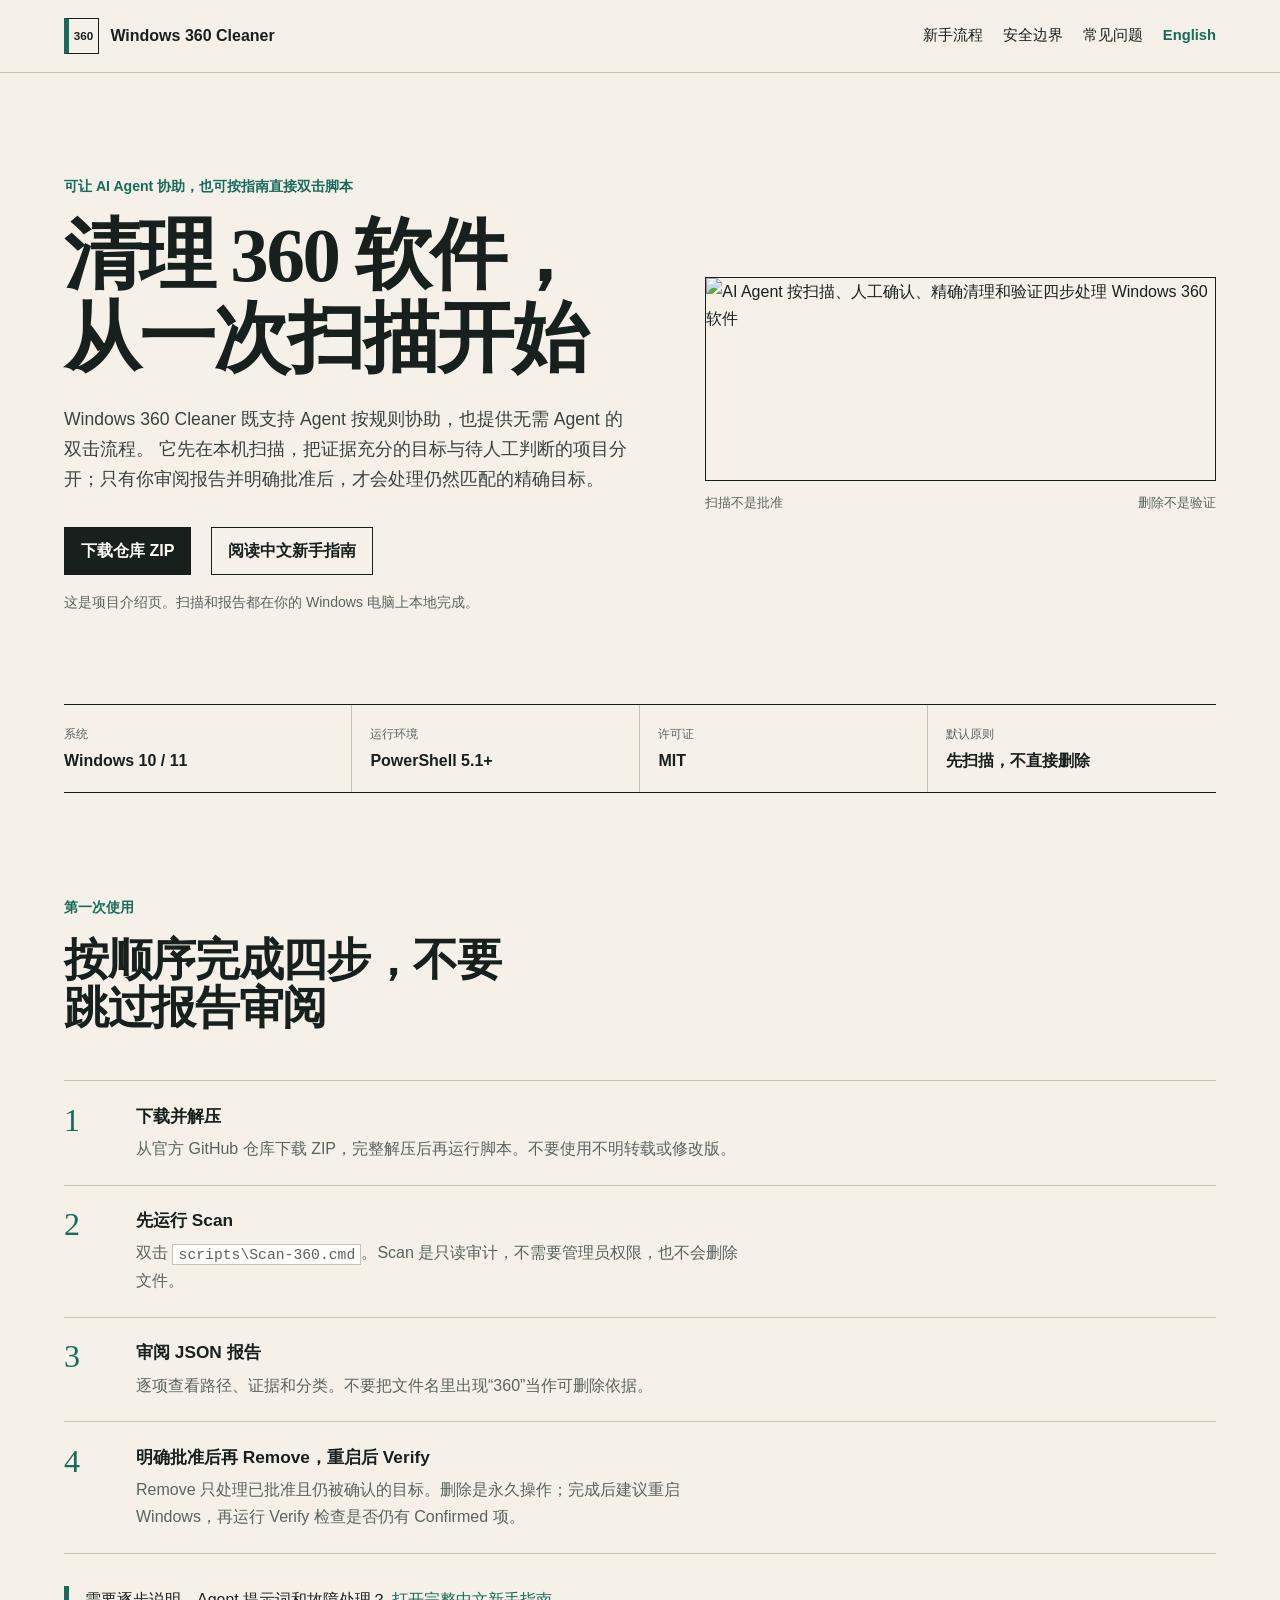
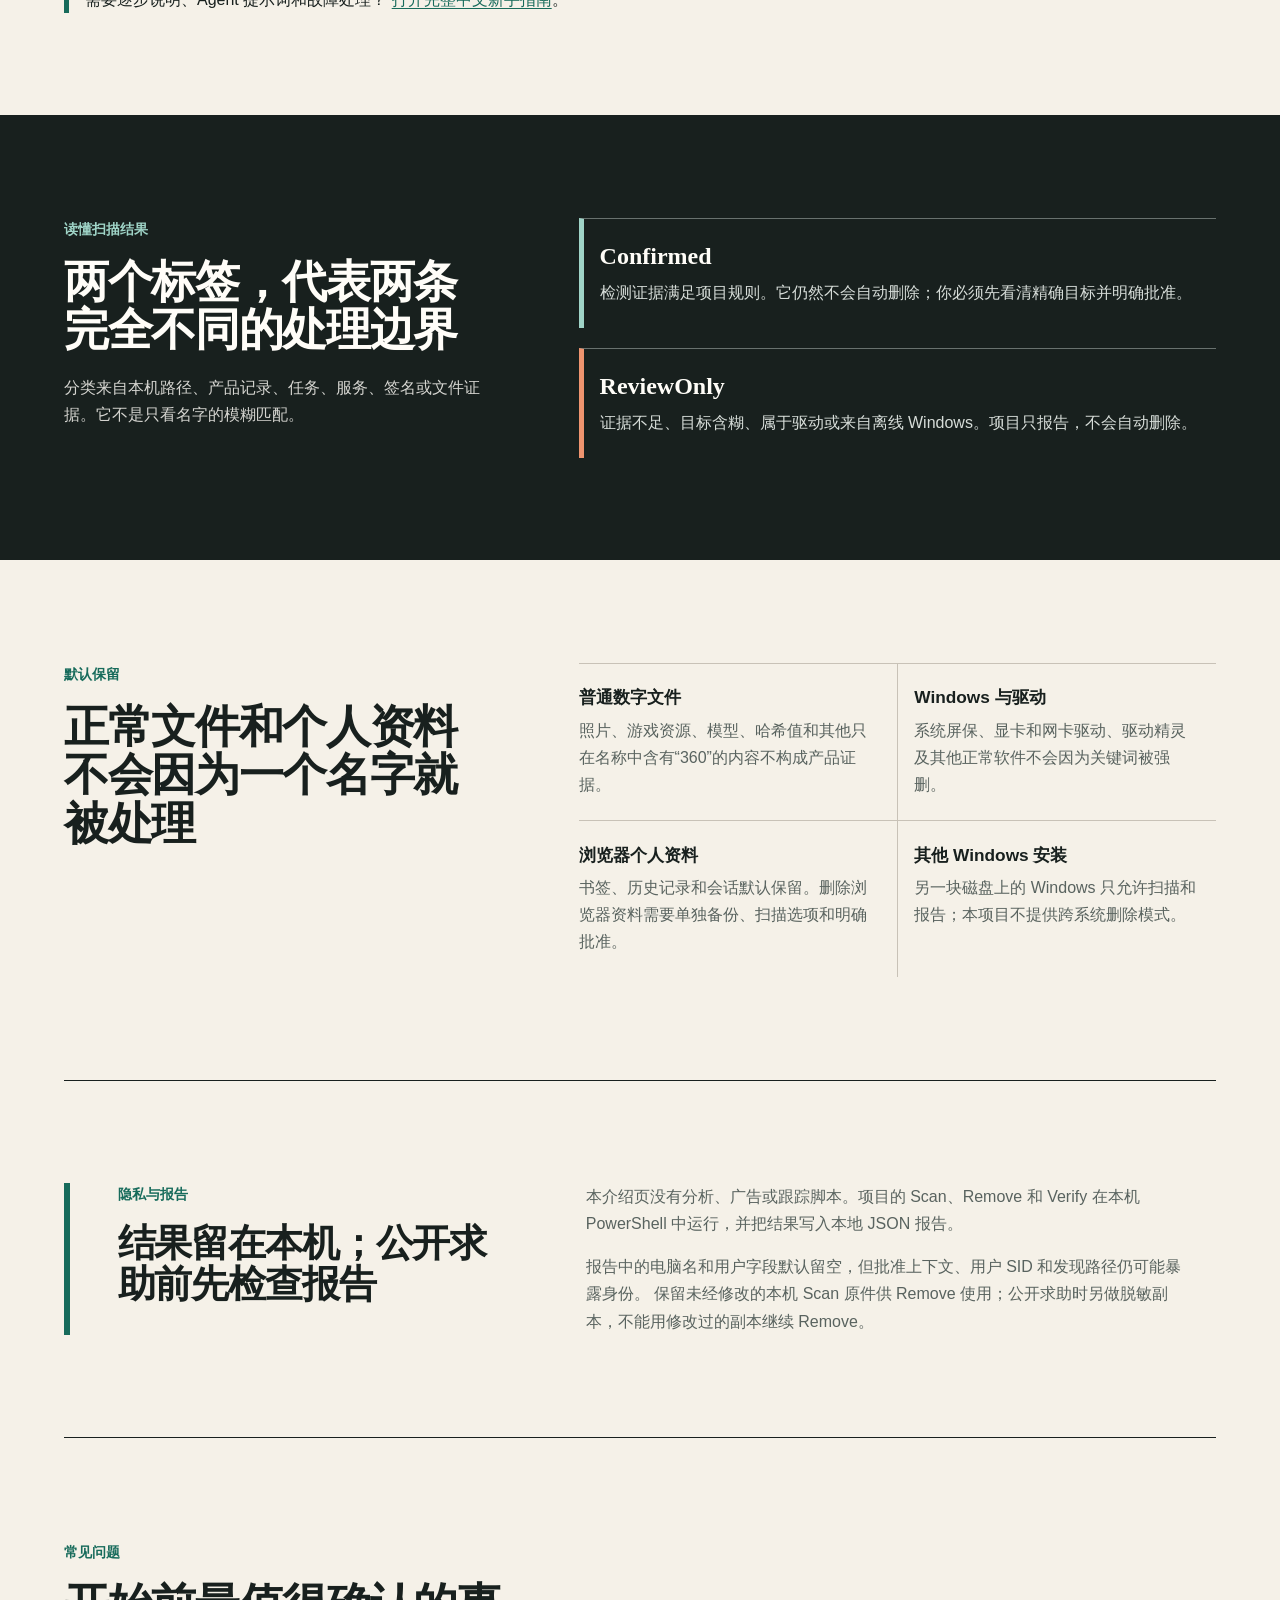
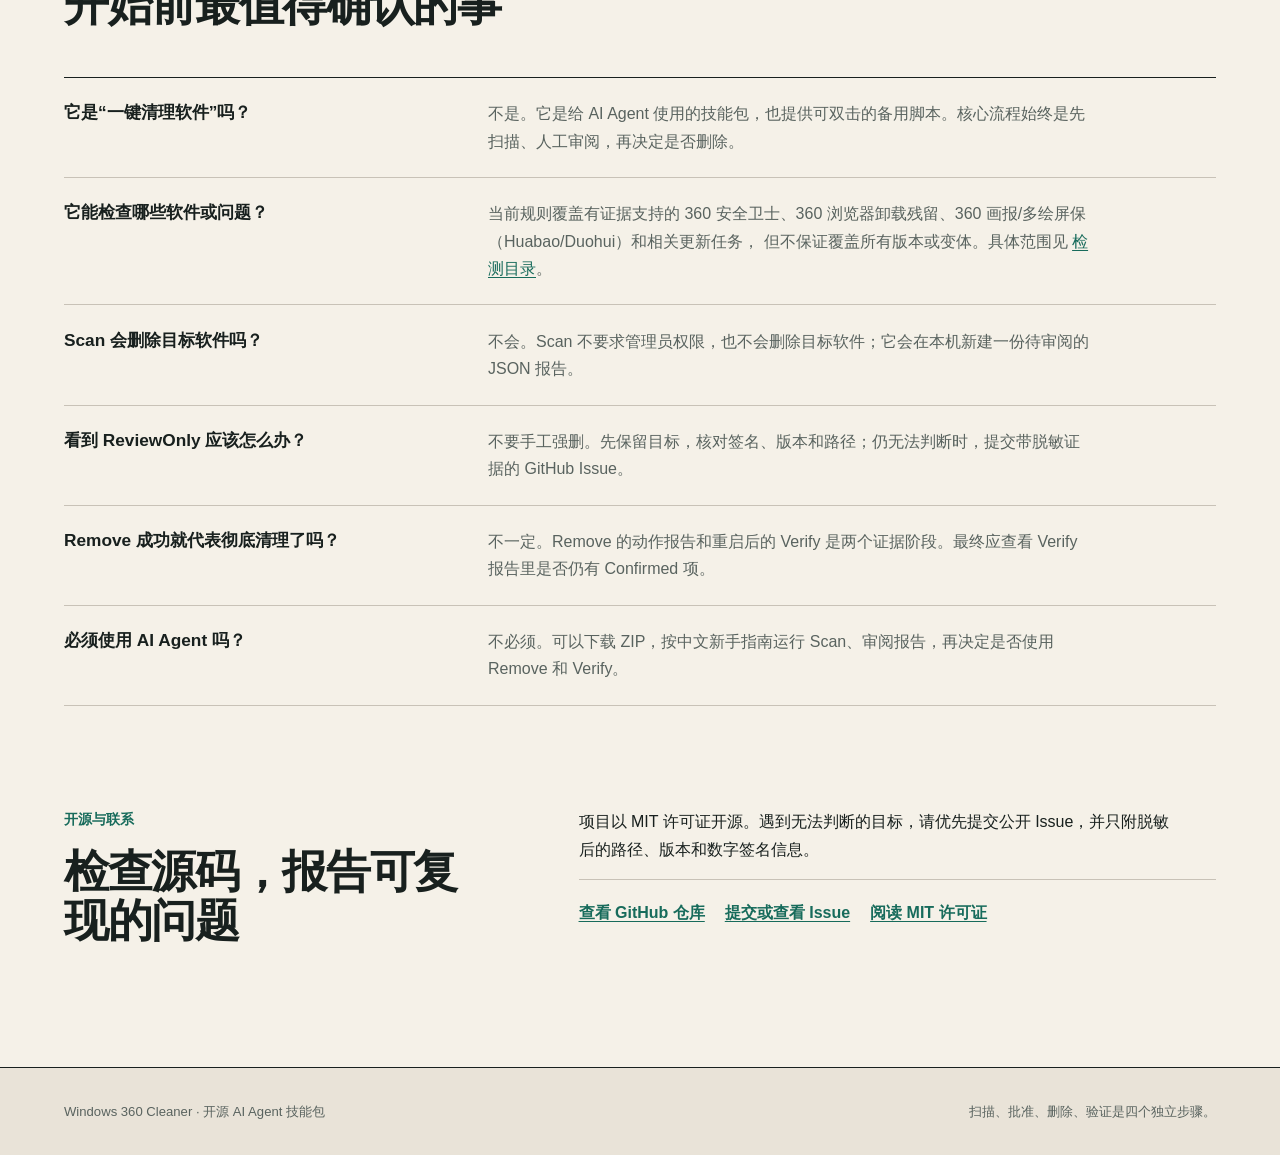
==== docs/index.html @ 48905d5a "docs: improve onboarding and search discovery" ====
<!doctype html>
<html lang="zh-Hans">
<head>
  <meta charset="utf-8">
  <meta name="viewport" content="width=device-width, initial-scale=1">
  <meta name="color-scheme" content="light">
  <title>Windows 360 Cleaner：先扫描、再确认的清理技能</title>
  <meta name="description" content="面向 Windows 10/11 的开源 AI Agent 技能包：只读扫描 360/Qihoo 组件，区分 Confirmed 与 ReviewOnly，经人工确认后精确删除，并用 JSON 报告和 Verify 复核。">

  <link rel="canonical" href="https://longxl6.github.io/windows-360-cleaner/">
  <link rel="alternate" hreflang="zh-Hans" href="https://longxl6.github.io/windows-360-cleaner/">
  <link rel="alternate" hreflang="en" href="https://longxl6.github.io/windows-360-cleaner/en/">
  <link rel="alternate" hreflang="x-default" href="https://longxl6.github.io/windows-360-cleaner/">
  <link rel="stylesheet" href="./styles.css">

  <meta property="og:type" content="website">
  <meta property="og:site_name" content="Windows 360 Cleaner">
  <meta property="og:locale" content="zh_CN">
  <meta property="og:title" content="Windows 360 Cleaner：先扫描、再确认的清理技能">
  <meta property="og:description" content="先只读扫描，再由你确认精确目标；保留证据不足的项目，并用 JSON 报告和 Verify 复核结果。">
  <meta property="og:url" content="https://longxl6.github.io/windows-360-cleaner/">
  <meta property="og:image" content="https://raw.githubusercontent.com/LongXL6/windows-360-cleaner/main/assets/readme/windows-360-cleaner-hero.jpg">
  <meta property="og:image:width" content="1600">
  <meta property="og:image:height" content="640">
  <meta property="og:image:alt" content="Windows 360 Cleaner 从扫描、人工确认到验证的安全流程">

  <meta name="twitter:card" content="summary_large_image">
  <meta name="twitter:title" content="Windows 360 Cleaner：先扫描、再确认的清理技能">
  <meta name="twitter:description" content="开源的 Windows 360/Qihoo 清理技能包：只读扫描、人工确认、精确处理、报告复核。">
  <meta name="twitter:image" content="https://raw.githubusercontent.com/LongXL6/windows-360-cleaner/main/assets/readme/windows-360-cleaner-hero.jpg">
  <meta name="twitter:image:alt" content="Windows 360 Cleaner 从扫描、人工确认到验证的安全流程">

  <script type="application/ld+json">
  {
    "@context": "https://schema.org",
    "@type": "SoftwareSourceCode",
    "@id": "https://longxl6.github.io/windows-360-cleaner/#software",
    "name": "Windows 360 Cleaner Skill",
    "description": "面向 AI Agent 的开源 Windows 360/Qihoo 软件审计与精确清理技能包。",
    "url": "https://longxl6.github.io/windows-360-cleaner/",
    "image": "https://raw.githubusercontent.com/LongXL6/windows-360-cleaner/main/assets/readme/windows-360-cleaner-hero.jpg",
    "codeRepository": "https://github.com/LongXL6/windows-360-cleaner",
    "programmingLanguage": "PowerShell",
    "license": "https://github.com/LongXL6/windows-360-cleaner/blob/main/LICENSE",
    "inLanguage": "zh-Hans",
    "isAccessibleForFree": true
  }
  </script>
</head>
<body>
  <a class="skip-link" href="#main-content">跳到主要内容</a>

  <header class="site-header">
    <div class="shell header-inner">
      <a class="brand" href="./" aria-label="Windows 360 Cleaner 中文首页">
        <span class="brand-mark" aria-hidden="true">360</span>
        <span>Windows 360 Cleaner</span>
      </a>
      <nav class="site-nav" aria-label="主要导航">
        <a href="#first-run">新手流程</a>
        <a href="#safety">安全边界</a>
        <a href="#faq">常见问题</a>
        <a class="language-link" href="./en/" lang="en" hreflang="en">English</a>
      </nav>
    </div>
  </header>

  <main id="main-content">
    <section class="hero shell" aria-labelledby="page-title">
      <div class="hero-copy">
        <p class="context-line">可让 AI Agent 协助，也可按指南直接双击脚本</p>
        <h1 id="page-title">清理 360 软件，从一次扫描开始</h1>
        <p class="hero-lede">
          Windows 360 Cleaner 既支持 Agent 按规则协助，也提供无需 Agent 的双击流程。
          它先在本机扫描，把证据充分的目标与待人工判断的项目分开；只有你审阅报告并明确批准后，才会处理仍然匹配的精确目标。
        </p>
        <div class="hero-actions" aria-label="开始使用">
          <a class="button button-primary" href="https://github.com/LongXL6/windows-360-cleaner/archive/refs/heads/main.zip">下载仓库 ZIP</a>
          <a class="button button-secondary" href="https://github.com/LongXL6/windows-360-cleaner/blob/main/references/getting-started.md">阅读中文新手指南</a>
        </div>
        <p class="local-note">这是项目介绍页。扫描和报告都在你的 Windows 电脑上本地完成。</p>
      </div>

      <figure class="hero-figure">
        <img
          src="https://raw.githubusercontent.com/LongXL6/windows-360-cleaner/main/assets/readme/windows-360-cleaner-hero.jpg"
          width="1600"
          height="640"
          alt="AI Agent 按扫描、人工确认、精确清理和验证四步处理 Windows 360 软件"
        >
        <figcaption>
          <span>扫描不是批准</span>
          <span>删除不是验证</span>
        </figcaption>
      </figure>
    </section>

    <dl class="fact-strip shell" aria-label="项目基本信息">
      <div>
        <dt>系统</dt>
        <dd>Windows 10 / 11</dd>
      </div>
      <div>
        <dt>运行环境</dt>
        <dd>PowerShell 5.1+</dd>
      </div>
      <div>
        <dt>许可证</dt>
        <dd>MIT</dd>
      </div>
      <div>
        <dt>默认原则</dt>
        <dd>先扫描，不直接删除</dd>
      </div>
    </dl>

    <section class="section shell" id="first-run" aria-labelledby="first-run-title">
      <div class="section-heading">
        <p>第一次使用</p>
        <h2 id="first-run-title">按顺序完成四步，不要跳过报告审阅</h2>
      </div>

      <ol class="step-list">
        <li>
          <span class="step-number" aria-hidden="true">1</span>
          <div>
            <h3>下载并解压</h3>
            <p>从官方 GitHub 仓库下载 ZIP，完整解压后再运行脚本。不要使用不明转载或修改版。</p>
          </div>
        </li>
        <li>
          <span class="step-number" aria-hidden="true">2</span>
          <div>
            <h3>先运行 Scan</h3>
            <p>双击 <code>scripts\Scan-360.cmd</code>。Scan 是只读审计，不需要管理员权限，也不会删除文件。</p>
          </div>
        </li>
        <li>
          <span class="step-number" aria-hidden="true">3</span>
          <div>
            <h3>审阅 JSON 报告</h3>
            <p>逐项查看路径、证据和分类。不要把文件名里出现“360”当作可删除依据。</p>
          </div>
        </li>
        <li>
          <span class="step-number" aria-hidden="true">4</span>
          <div>
            <h3>明确批准后再 Remove，重启后 Verify</h3>
            <p>Remove 只处理已批准且仍被确认的目标。删除是永久操作；完成后建议重启 Windows，再运行 Verify 检查是否仍有 Confirmed 项。</p>
          </div>
        </li>
      </ol>

      <p class="guide-callout">
        需要逐步说明、Agent 提示词和故障处理？
        <a href="https://github.com/LongXL6/windows-360-cleaner/blob/main/references/getting-started.md">打开完整中文新手指南</a>。
      </p>
    </section>

    <section class="section section-ink" id="safety" aria-labelledby="safety-title">
      <div class="shell ink-grid">
        <div class="section-heading section-heading-light">
          <p>读懂扫描结果</p>
          <h2 id="safety-title">两个标签，代表两条完全不同的处理边界</h2>
          <p class="section-intro">分类来自本机路径、产品记录、任务、服务、签名或文件证据。它不是只看名字的模糊匹配。</p>
        </div>

        <dl class="signal-list">
          <div class="signal signal-confirmed">
            <dt>Confirmed</dt>
            <dd>检测证据满足项目规则。它仍然不会自动删除；你必须先看清精确目标并明确批准。</dd>
          </div>
          <div class="signal signal-review">
            <dt>ReviewOnly</dt>
            <dd>证据不足、目标含糊、属于驱动或来自离线 Windows。项目只报告，不会自动删除。</dd>
          </div>
        </dl>
      </div>
    </section>

    <section class="section shell preserve-section" aria-labelledby="preserve-title">
      <div class="section-heading">
        <p>默认保留</p>
        <h2 id="preserve-title">正常文件和个人资料不会因为一个名字就被处理</h2>
      </div>
      <div class="preserve-grid">
        <div>
          <h3>普通数字文件</h3>
          <p>照片、游戏资源、模型、哈希值和其他只在名称中含有“360”的内容不构成产品证据。</p>
        </div>
        <div>
          <h3>Windows 与驱动</h3>
          <p>系统屏保、显卡和网卡驱动、驱动精灵及其他正常软件不会因为关键词被强删。</p>
        </div>
        <div>
          <h3>浏览器个人资料</h3>
          <p>书签、历史记录和会话默认保留。删除浏览器资料需要单独备份、扫描选项和明确批准。</p>
        </div>
        <div>
          <h3>其他 Windows 安装</h3>
          <p>另一块磁盘上的 Windows 只允许扫描和报告；本项目不提供跨系统删除模式。</p>
        </div>
      </div>
    </section>

    <section class="section shell privacy-section" aria-labelledby="privacy-title">
      <div class="privacy-rule" aria-hidden="true"></div>
      <div>
        <p class="section-label">隐私与报告</p>
        <h2 id="privacy-title">结果留在本机；公开求助前先检查报告</h2>
      </div>
      <div class="privacy-copy">
        <p>本介绍页没有分析、广告或跟踪脚本。项目的 Scan、Remove 和 Verify 在本机 PowerShell 中运行，并把结果写入本地 JSON 报告。</p>
        <p>
          报告中的电脑名和用户字段默认留空，但批准上下文、用户 SID 和发现路径仍可能暴露身份。
          保留未经修改的本机 Scan 原件供 Remove 使用；公开求助时另做脱敏副本，不能用修改过的副本继续 Remove。
        </p>
      </div>
    </section>

    <section class="section shell" id="faq" aria-labelledby="faq-title">
      <div class="section-heading">
        <p>常见问题</p>
        <h2 id="faq-title">开始前最值得确认的事</h2>
      </div>
      <div class="faq-list">
        <article>
          <h3>它是“一键清理软件”吗？</h3>
          <p>不是。它是给 AI Agent 使用的技能包，也提供可双击的备用脚本。核心流程始终是先扫描、人工审阅，再决定是否删除。</p>
        </article>
        <article>
          <h3>它能检查哪些软件或问题？</h3>
          <p>
            当前规则覆盖有证据支持的 360 安全卫士、360 浏览器卸载残留、360 画报/多绘屏保（Huabao/Duohui）和相关更新任务，
            但不保证覆盖所有版本或变体。具体范围见 <a href="https://github.com/LongXL6/windows-360-cleaner/blob/main/references/detection-catalog.md">检测目录</a>。
          </p>
        </article>
        <article>
          <h3>Scan 会删除目标软件吗？</h3>
          <p>不会。Scan 不要求管理员权限，也不会删除目标软件；它会在本机新建一份待审阅的 JSON 报告。</p>
        </article>
        <article>
          <h3>看到 ReviewOnly 应该怎么办？</h3>
          <p>不要手工强删。先保留目标，核对签名、版本和路径；仍无法判断时，提交带脱敏证据的 GitHub Issue。</p>
        </article>
        <article>
          <h3>Remove 成功就代表彻底清理了吗？</h3>
          <p>不一定。Remove 的动作报告和重启后的 Verify 是两个证据阶段。最终应查看 Verify 报告里是否仍有 Confirmed 项。</p>
        </article>
        <article>
          <h3>必须使用 AI Agent 吗？</h3>
          <p>不必须。可以下载 ZIP，按中文新手指南运行 Scan、审阅报告，再决定是否使用 Remove 和 Verify。</p>
        </article>
      </div>
    </section>

    <section class="section shell open-source" aria-labelledby="open-source-title">
      <div>
        <p class="section-label">开源与联系</p>
        <h2 id="open-source-title">检查源码，报告可复现的问题</h2>
      </div>
      <div class="open-source-copy">
        <p>项目以 MIT 许可证开源。遇到无法判断的目标，请优先提交公开 Issue，并只附脱敏后的路径、版本和数字签名信息。</p>
        <div class="text-links">
          <a href="https://github.com/LongXL6/windows-360-cleaner">查看 GitHub 仓库</a>
          <a href="https://github.com/LongXL6/windows-360-cleaner/issues">提交或查看 Issue</a>
          <a href="https://github.com/LongXL6/windows-360-cleaner/blob/main/LICENSE">阅读 MIT 许可证</a>
        </div>
      </div>
    </section>
  </main>

  <footer class="site-footer">
    <div class="shell footer-inner">
      <p>Windows 360 Cleaner · 开源 AI Agent 技能包</p>
      <p>扫描、批准、删除、验证是四个独立步骤。</p>
    </div>
  </footer>
</body>
</html>
---- docs/styles.css ----
:root {
  --paper: #f5f1e8;
  --paper-deep: #e9e3d8;
  --ink: #18201e;
  --muted: #59635f;
  --rule: #c8c2b7;
  --safe: #176b5b;
  --warn: #a44a2a;
  --white: #fffdf8;
  --sans: "Segoe UI", "PingFang SC", "Microsoft YaHei", Arial, sans-serif;
  --serif: Georgia, "Songti SC", STSong, serif;
}

*, *::before, *::after { box-sizing: border-box; }
html { scroll-behavior: smooth; }

body {
  margin: 0;
  background: var(--paper);
  color: var(--ink);
  font-family: var(--sans);
  line-height: 1.7;
}

img { display: block; max-width: 100%; height: auto; }
a { color: var(--safe); text-decoration-thickness: 0.08em; text-underline-offset: 0.2em; }
a:hover { text-decoration-thickness: 0.14em; }
a:focus-visible { outline: 3px solid var(--warn); outline-offset: 4px; }

code {
  padding: 0.12em 0.35em;
  border: 1px solid var(--rule);
  background: var(--white);
  font-family: Consolas, "Cascadia Mono", monospace;
  font-size: 0.92em;
  overflow-wrap: anywhere;
  word-break: break-word;
}

.shell { width: min(100% - 2.5rem, 72rem); margin-inline: auto; }

.skip-link {
  position: fixed;
  z-index: 10;
  top: 0.75rem;
  left: 0.75rem;
  padding: 0.6rem 0.9rem;
  background: var(--ink);
  color: var(--white);
  transform: translateY(-160%);
}

.skip-link:focus { transform: translateY(0); }
.site-header { border-bottom: 1px solid var(--rule); }

.header-inner {
  min-height: 4.5rem;
  display: flex;
  align-items: center;
  justify-content: space-between;
  gap: 1.5rem;
}

.brand {
  display: inline-flex;
  align-items: center;
  gap: 0.7rem;
  color: var(--ink);
  font-weight: 700;
  text-decoration: none;
}

.brand-mark {
  display: grid;
  width: 2.2rem;
  height: 2.2rem;
  place-items: center;
  border: 1px solid var(--ink);
  border-left: 0.35rem solid var(--safe);
  font-size: 0.73rem;
}

.site-nav {
  display: flex;
  align-items: center;
  flex-wrap: wrap;
  gap: 0.7rem 1.25rem;
  font-size: 0.92rem;
}

.site-nav a { color: var(--ink); text-decoration: none; }
.site-nav a:hover, .site-nav .language-link { color: var(--safe); }
.language-link { font-weight: 700; }

h1, h2 {
  margin-top: 0;
  font-family: var(--serif);
  letter-spacing: -0.03em;
  line-height: 1.08;
}

h1 { max-width: 14ch; margin-bottom: 1.5rem; font-size: clamp(2.65rem, 6vw, 5rem); }
h2 { max-width: 20ch; margin-bottom: 1.2rem; font-size: clamp(2rem, 3.5vw, 3rem); }
h3 { margin: 0 0 0.45rem; font-size: 1.08rem; line-height: 1.4; }
p { max-width: 68ch; overflow-wrap: break-word; }

.context-line, .section-heading > p:first-child, .section-label {
  margin: 0 0 1rem;
  color: var(--safe);
  font-size: 0.88rem;
  font-weight: 700;
}

.hero {
  display: grid;
  grid-template-columns: 1.05fr 0.95fr;
  gap: clamp(2rem, 6vw, 5rem);
  align-items: center;
  padding-block: clamp(4rem, 8vw, 7rem) clamp(3.5rem, 7vw, 6rem);
}

.hero-lede { margin: 0; color: #39433f; font-size: 1.1rem; }
.hero-actions, .text-links { display: flex; flex-wrap: wrap; gap: 0.75rem 1.25rem; }
.hero-actions { margin-top: 2rem; }

.button {
  display: inline-flex;
  min-height: 3rem;
  align-items: center;
  justify-content: center;
  padding: 0.65rem 1rem;
  border: 1px solid var(--ink);
  color: var(--ink);
  font-weight: 700;
  line-height: 1.3;
  text-align: center;
  text-decoration: none;
}

.button-primary { background: var(--ink); color: var(--white); }
.button:hover { background: var(--safe); border-color: var(--safe); color: var(--white); }
.local-note { margin: 1rem 0 0; color: var(--muted); font-size: 0.88rem; }
.hero-figure { margin: 0; }

.hero-figure img {
  width: 100%;
  aspect-ratio: 5 / 2;
  border: 1px solid var(--ink);
  object-fit: cover;
}

.hero-figure figcaption {
  display: flex;
  justify-content: space-between;
  gap: 1rem;
  padding-top: 0.7rem;
  color: var(--muted);
  font-size: 0.8rem;
}

.fact-strip {
  display: grid;
  grid-template-columns: repeat(4, 1fr);
  margin-block: 0;
  border-block: 1px solid var(--ink);
}

.fact-strip > div { padding: 1.15rem; border-right: 1px solid var(--rule); }
.fact-strip > div:first-child { padding-left: 0; }
.fact-strip > div:last-child { border-right: 0; }
.fact-strip dt { color: var(--muted); font-size: 0.78rem; }
.fact-strip dd { margin: 0.1rem 0 0; font-weight: 700; }

.section { padding-block: clamp(4.5rem, 8vw, 7rem); scroll-margin-top: 1rem; }
.section-heading { margin-bottom: clamp(2rem, 4vw, 3rem); }

.step-list {
  margin: 0;
  padding: 0;
  border-bottom: 1px solid var(--rule);
  list-style: none;
}

.step-list li {
  display: grid;
  grid-template-columns: 3.5rem 1fr;
  gap: 1rem;
  padding: 1.4rem 0;
  border-top: 1px solid var(--rule);
}

.step-number { color: var(--safe); font: 2rem/1 var(--serif); }
.step-list p, .preserve-grid p, .faq-list p, .privacy-copy p { margin: 0; color: var(--muted); }

.guide-callout { margin: 2rem 0 0; padding-left: 1rem; border-left: 0.35rem solid var(--safe); }
.section-ink { background: var(--ink); color: var(--white); }

.ink-grid, .preserve-section, .open-source {
  display: grid;
  grid-template-columns: 0.8fr 1.2fr;
  gap: clamp(2.5rem, 7vw, 6rem);
}

.section-heading-light { margin-bottom: 0; }
.section-heading-light > p:first-child { color: #9fd4c7; }
.section-intro { opacity: 0.82; }
.signal-list { margin: 0; }

.signal {
  padding: 1.4rem 0 1.4rem 1rem;
  border-top: 1px solid #68716e;
  border-left: 0.35rem solid #9fd4c7;
}

.signal + .signal { margin-top: 1.2rem; border-left-color: #ef946f; }
.signal dt { margin-bottom: 0.4rem; font: 700 1.5rem/1.3 var(--serif); }
.signal dd { margin: 0; color: #d7ddd9; }

.preserve-grid { display: grid; grid-template-columns: 1fr 1fr; }
.preserve-grid > div { padding: 1.35rem 1rem 1.35rem 0; border-top: 1px solid var(--rule); }
.preserve-grid > div:nth-child(even) { padding-left: 1rem; border-left: 1px solid var(--rule); }

.privacy-section {
  display: grid;
  grid-template-columns: 0.35rem 0.8fr 1.2fr;
  gap: clamp(1.5rem, 4vw, 3rem);
  border-block: 1px solid var(--ink);
}

.privacy-rule { background: var(--safe); }
.privacy-section h2 { margin-bottom: 0; font-size: clamp(1.8rem, 3vw, 2.7rem); }
.privacy-copy p + p { margin-top: 1rem; }
.faq-list { border-top: 1px solid var(--ink); }

.faq-list article {
  display: grid;
  grid-template-columns: 0.7fr 1.3fr;
  gap: 2rem;
  padding: 1.4rem 0;
  border-bottom: 1px solid var(--rule);
}

.open-source { padding-top: 0; }
.open-source-copy > p { margin-top: 0; }
.text-links { padding-top: 1.2rem; border-top: 1px solid var(--rule); }
.text-links a { font-weight: 700; }
.site-footer { border-top: 1px solid var(--ink); background: var(--paper-deep); }

.footer-inner {
  min-height: 5.5rem;
  display: flex;
  align-items: center;
  justify-content: space-between;
  gap: 1rem;
  color: var(--muted);
  font-size: 0.82rem;
}

.footer-inner p { margin: 0; }

@media (max-width: 56rem) {
  .header-inner { align-items: flex-start; flex-direction: column; padding-block: 1rem; }
  .site-nav { width: 100%; }
  .hero, .ink-grid, .preserve-section, .open-source { grid-template-columns: 1fr; }
  .hero { gap: 3rem; }
  h1 { max-width: none; }
  .fact-strip { grid-template-columns: 1fr 1fr; }
  .fact-strip > div:nth-child(2) { border-right: 0; }
  .fact-strip > div:nth-child(-n + 2) { border-bottom: 1px solid var(--rule); }
  .privacy-section { grid-template-columns: 0.35rem 1fr; }
  .privacy-copy { grid-column: 2; }
}

@media (max-width: 38rem) {
  .shell { width: min(100% - 1.5rem, 72rem); }
  .hero { padding-top: 3rem; }
  .hero-actions, .button { width: 100%; }
  .hero-figure figcaption, .footer-inner { align-items: flex-start; flex-direction: column; }
  .fact-strip, .preserve-grid, .faq-list article { grid-template-columns: 1fr; }
  .fact-strip > div { padding-inline: 0; border-right: 0; border-bottom: 1px solid var(--rule); }
  .fact-strip > div:last-child { border-bottom: 0; }
  .preserve-grid > div, .preserve-grid > div:nth-child(even) { padding-inline: 0; border-left: 0; }
  .faq-list article { gap: 0.4rem; }
  .footer-inner { justify-content: center; padding-block: 1.2rem; }
}

@media (prefers-reduced-motion: reduce) {
  html { scroll-behavior: auto; }
}
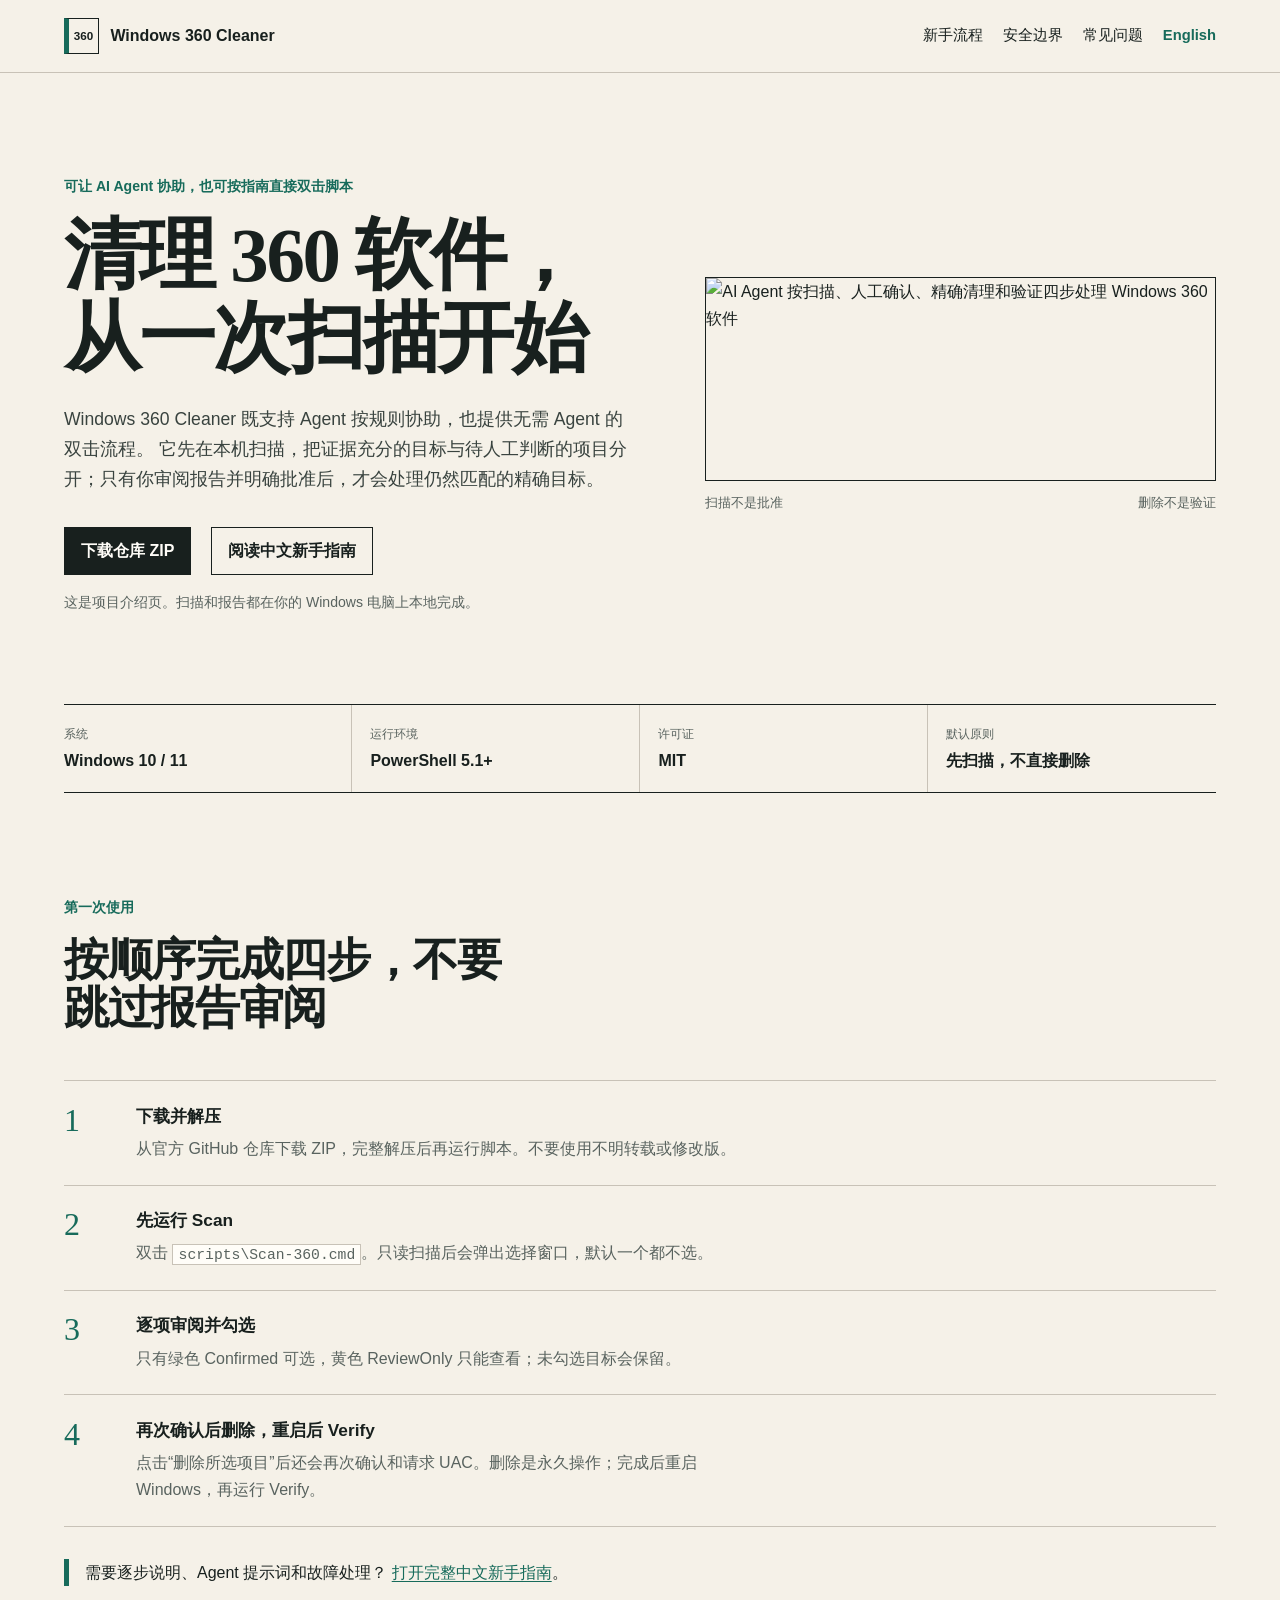
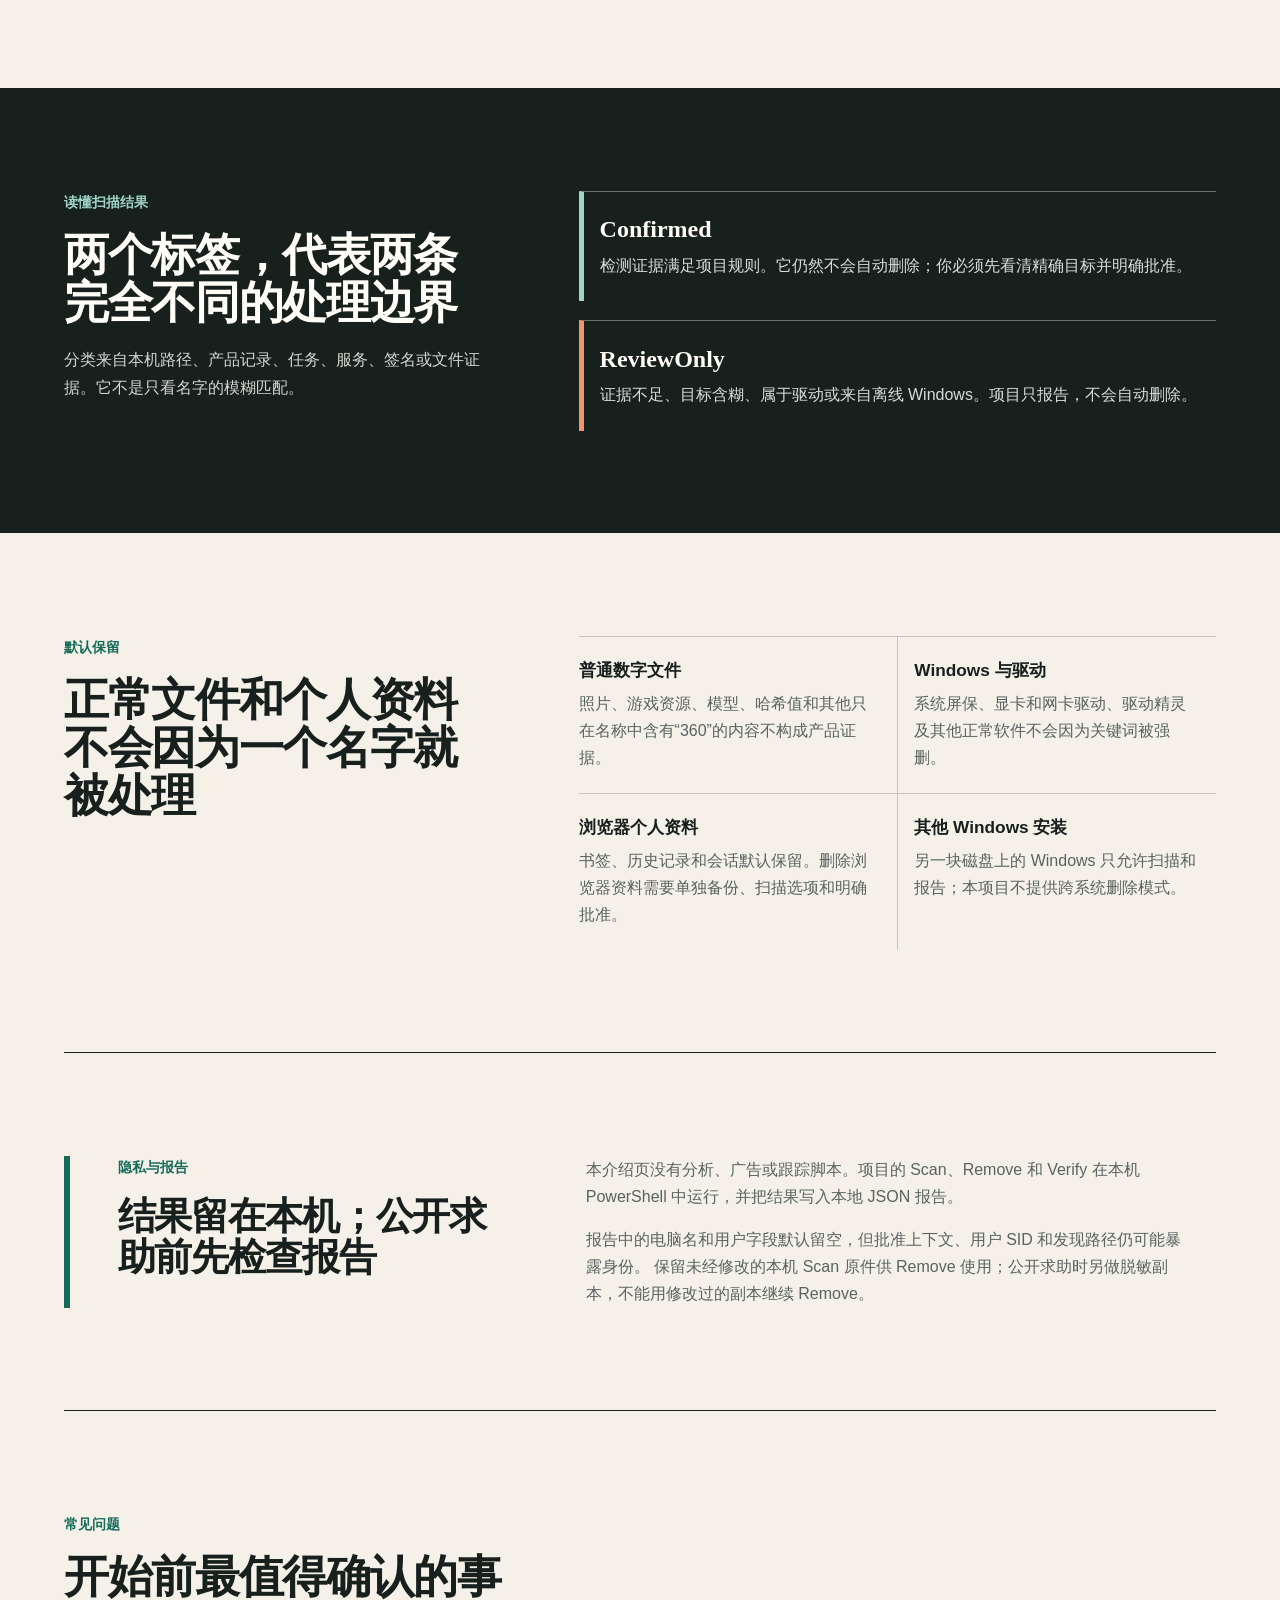
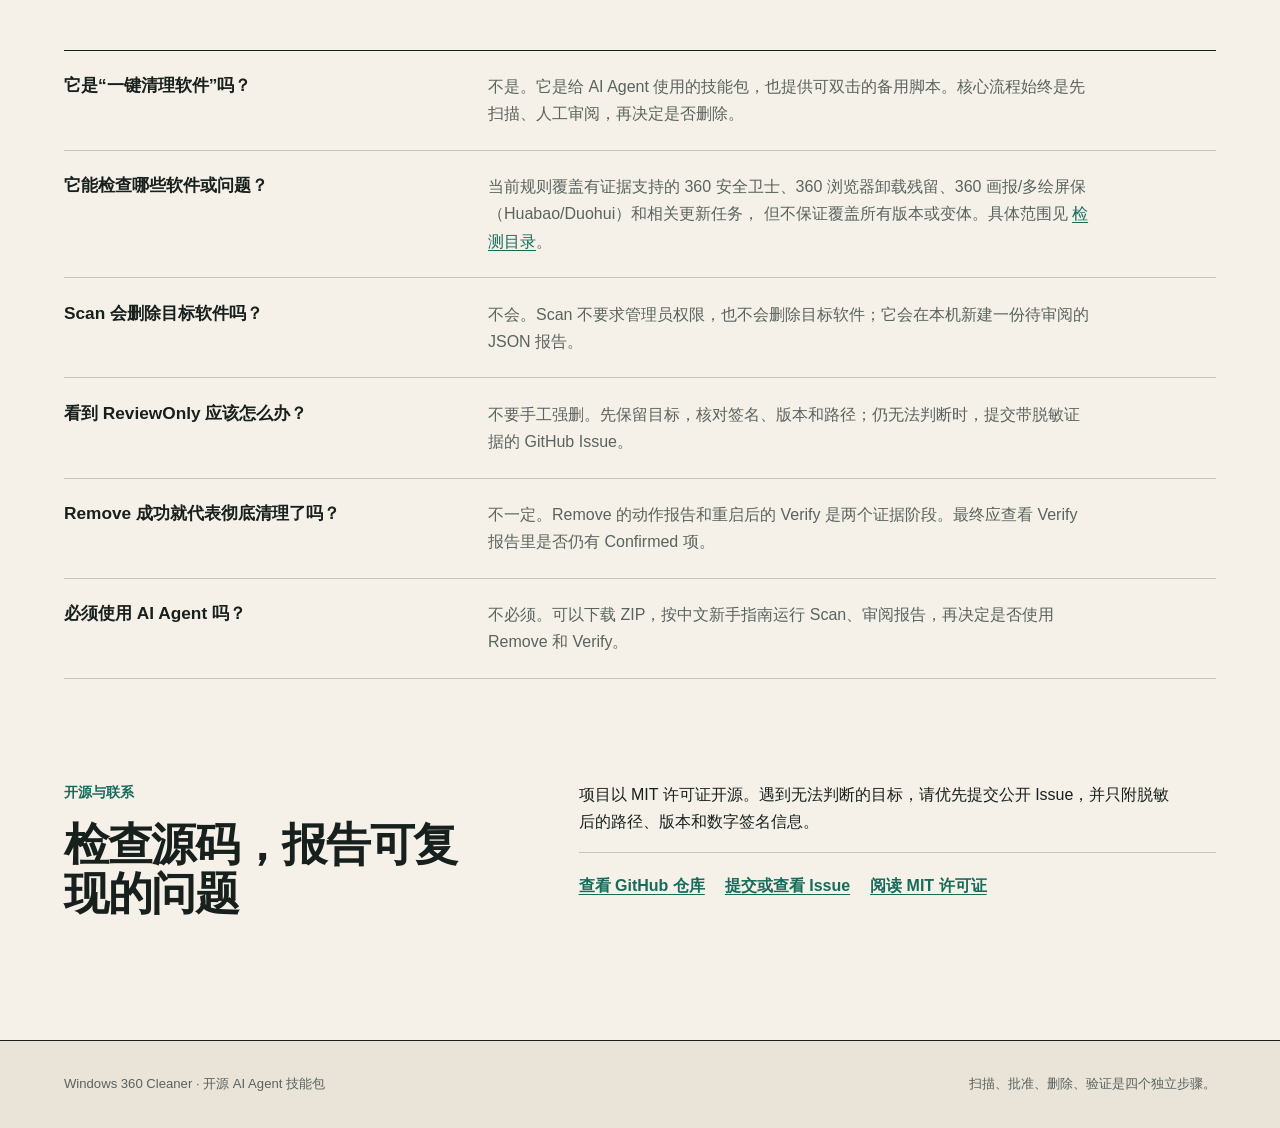
==== commit e58710dd: "Add interactive post-scan cleanup picker" ====
--- a/docs/index.html
+++ b/docs/index.html
@@ -3,6 +3,7 @@
 <head>
   <meta charset="utf-8">
   <meta name="viewport" content="width=device-width, initial-scale=1">
+  <meta name="google-site-verification" content="o7w4aHmEi8FS9NcWc96hhytOdJcixBQzVgvijDYrq10">
   <meta name="color-scheme" content="light">
   <title>Windows 360 Cleaner：先扫描、再确认的清理技能</title>
   <meta name="description" content="面向 Windows 10/11 的开源 AI Agent 技能包：只读扫描 360/Qihoo 组件，区分 Confirmed 与 ReviewOnly，经人工确认后精确删除，并用 JSON 报告和 Verify 复核。">
@@ -132,21 +133,21 @@
           <span class="step-number" aria-hidden="true">2</span>
           <div>
             <h3>先运行 Scan</h3>
-            <p>双击 <code>scripts\Scan-360.cmd</code>。Scan 是只读审计，不需要管理员权限，也不会删除文件。</p>
+            <p>双击 <code>scripts\Scan-360.cmd</code>。只读扫描后会弹出选择窗口，默认一个都不选。</p>
           </div>
         </li>
         <li>
           <span class="step-number" aria-hidden="true">3</span>
           <div>
-            <h3>审阅 JSON 报告</h3>
-            <p>逐项查看路径、证据和分类。不要把文件名里出现“360”当作可删除依据。</p>
+            <h3>逐项审阅并勾选</h3>
+            <p>只有绿色 Confirmed 可选，黄色 ReviewOnly 只能查看；未勾选目标会保留。</p>
           </div>
         </li>
         <li>
           <span class="step-number" aria-hidden="true">4</span>
           <div>
-            <h3>明确批准后再 Remove，重启后 Verify</h3>
-            <p>Remove 只处理已批准且仍被确认的目标。删除是永久操作；完成后建议重启 Windows，再运行 Verify 检查是否仍有 Confirmed 项。</p>
+            <h3>再次确认后删除，重启后 Verify</h3>
+            <p>点击“删除所选项目”后还会再次确认和请求 UAC。删除是永久操作；完成后重启 Windows，再运行 Verify。</p>
           </div>
         </li>
       </ol>
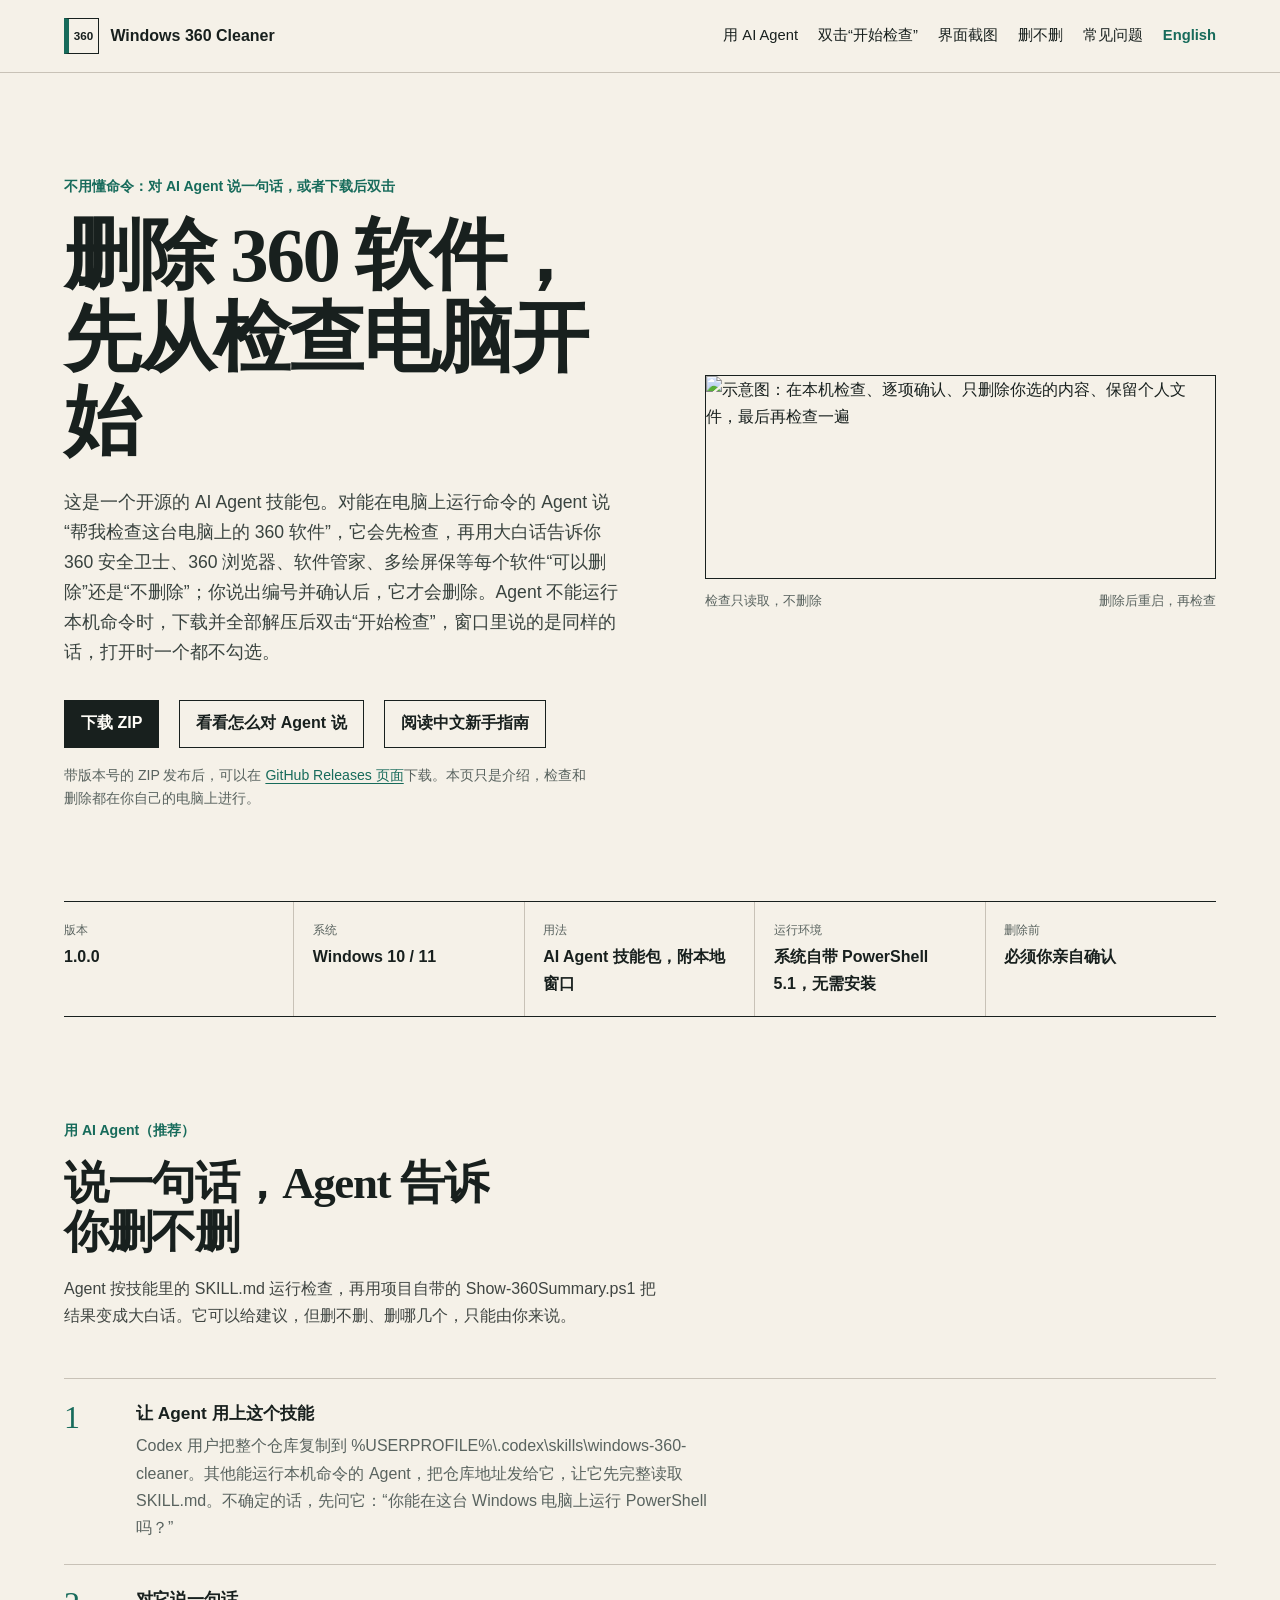
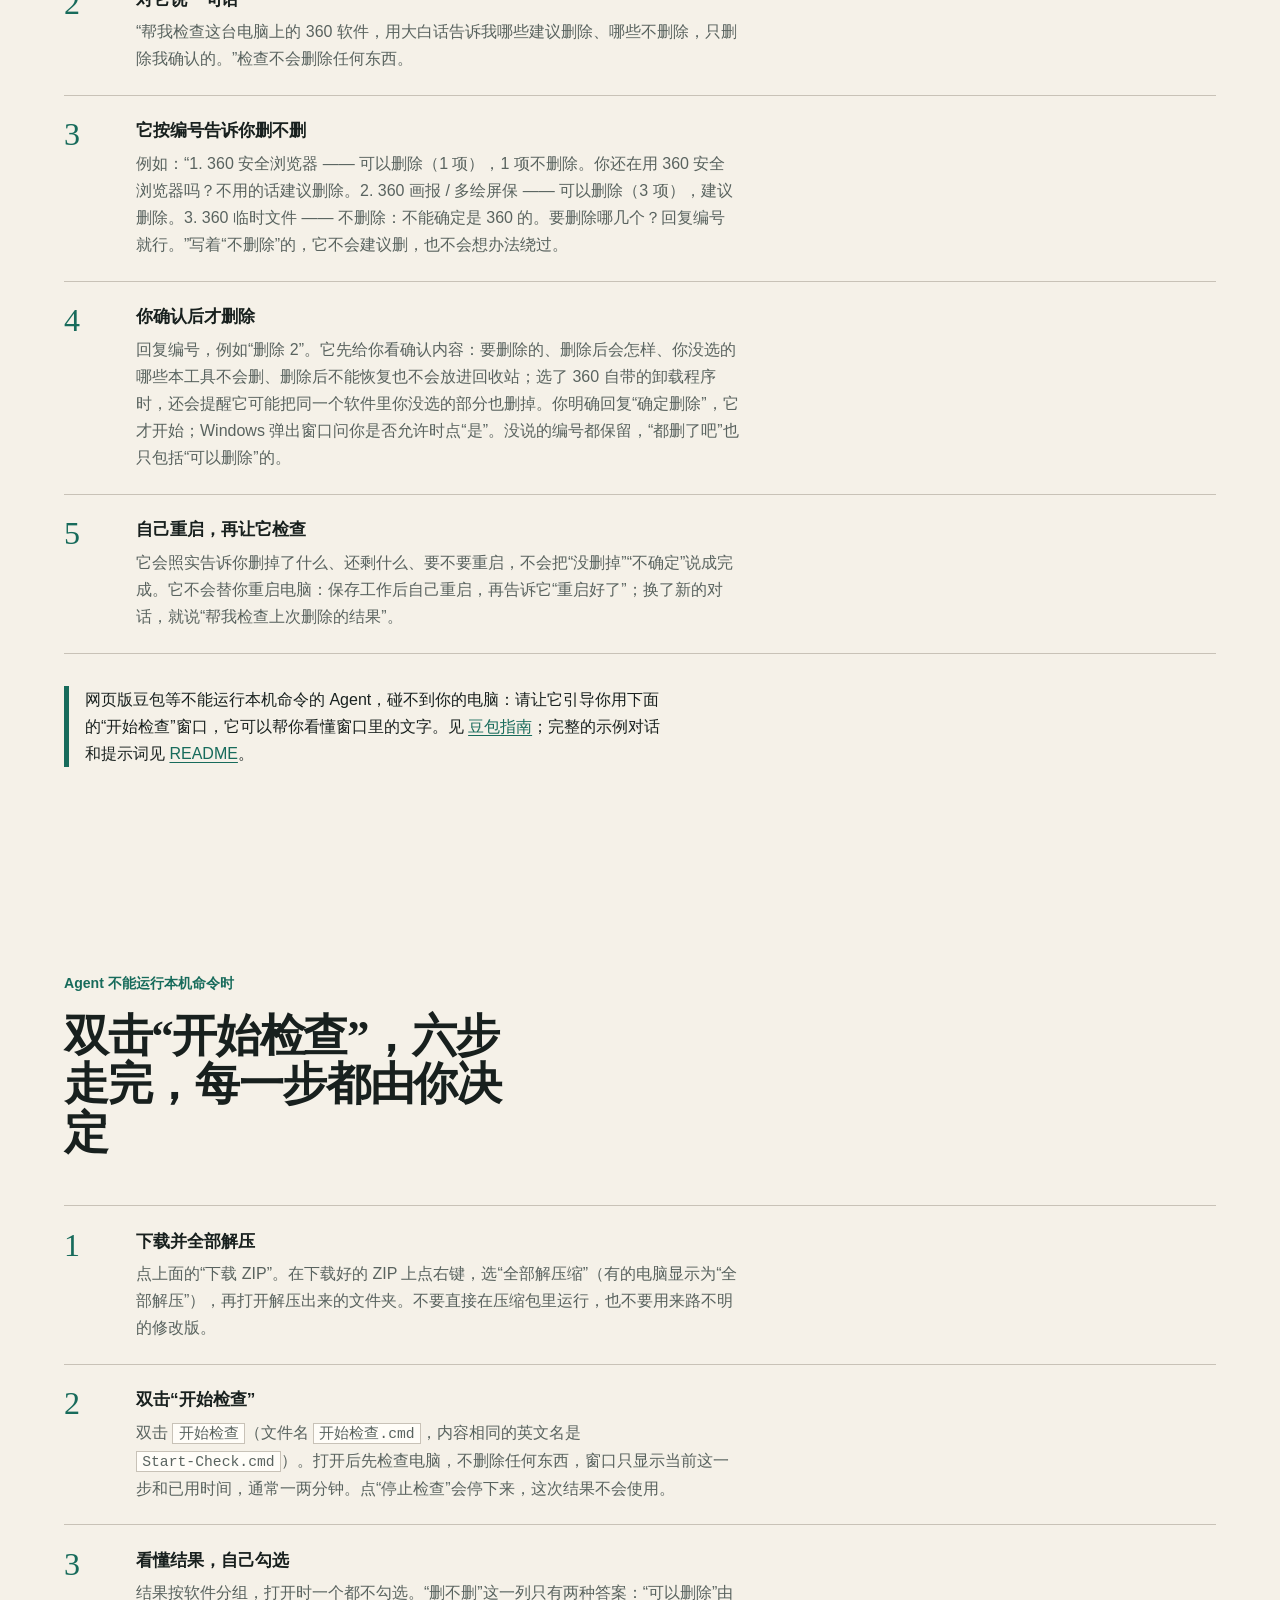
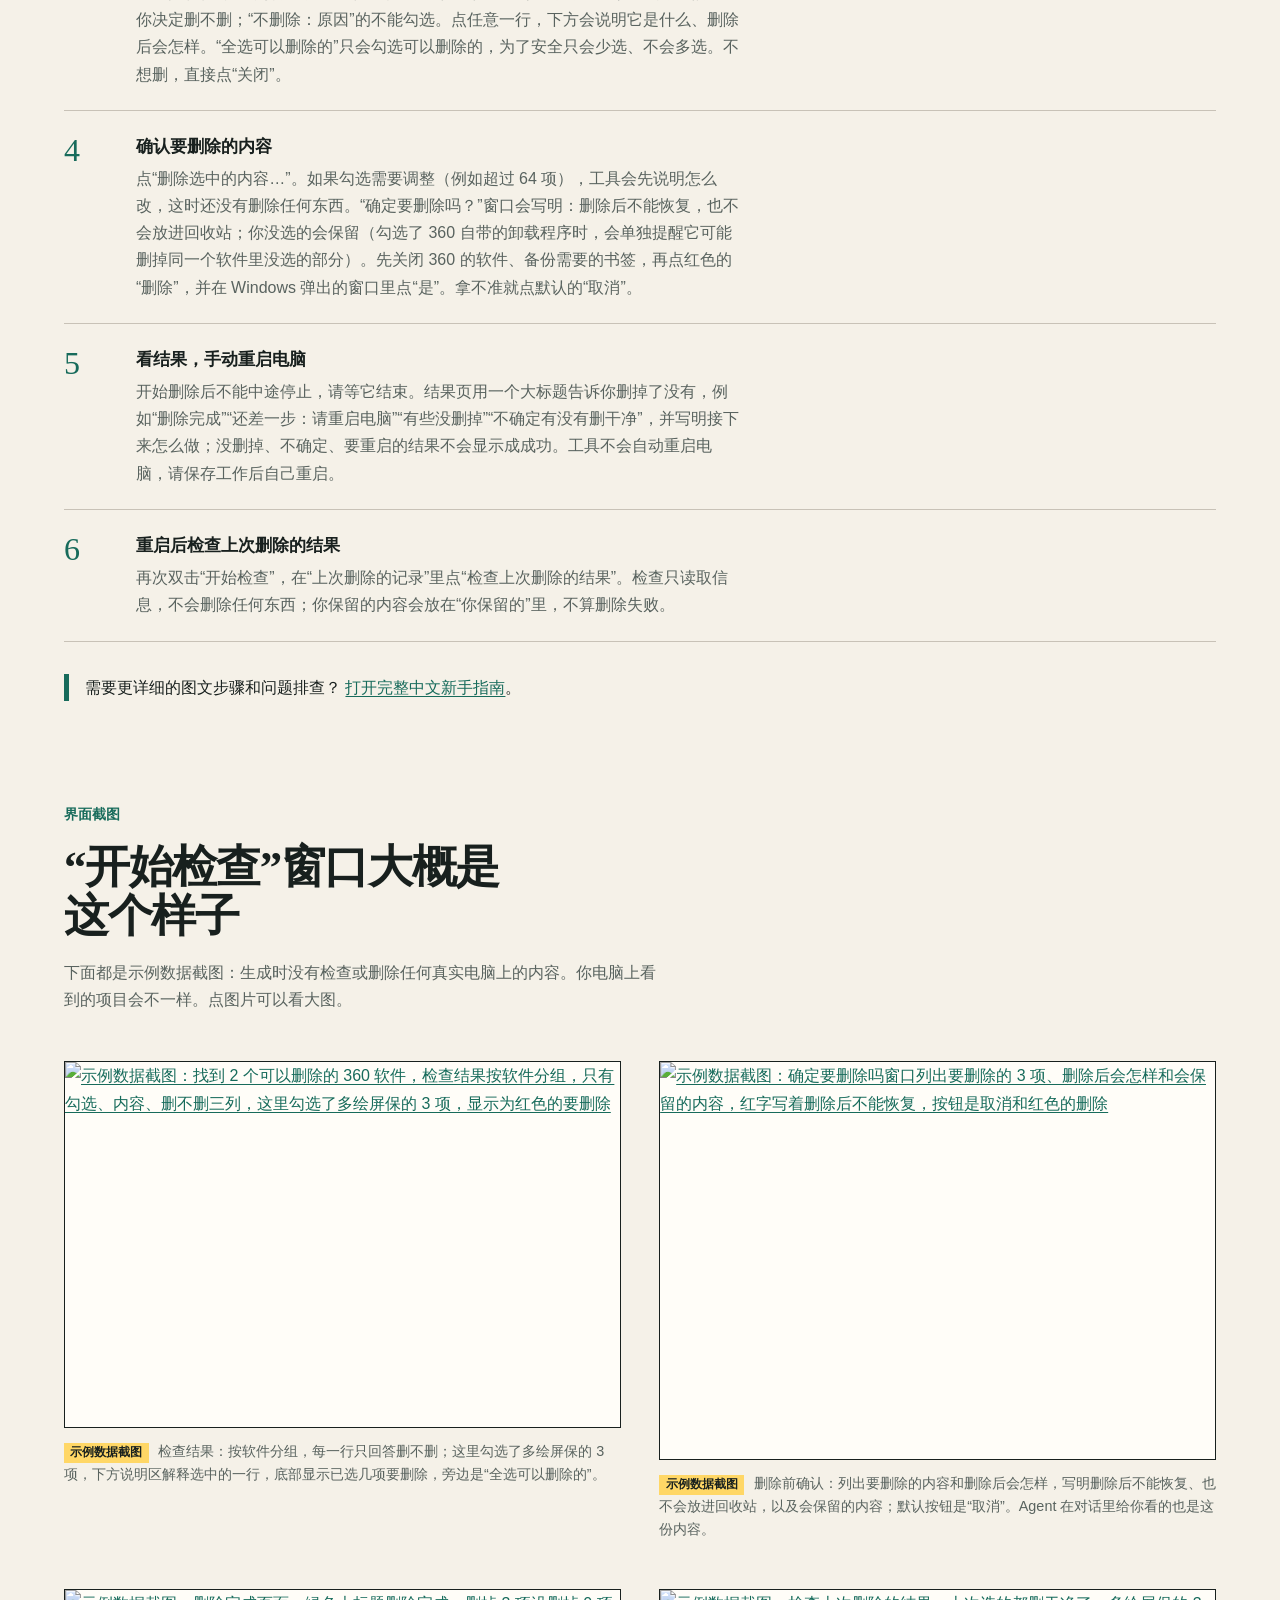
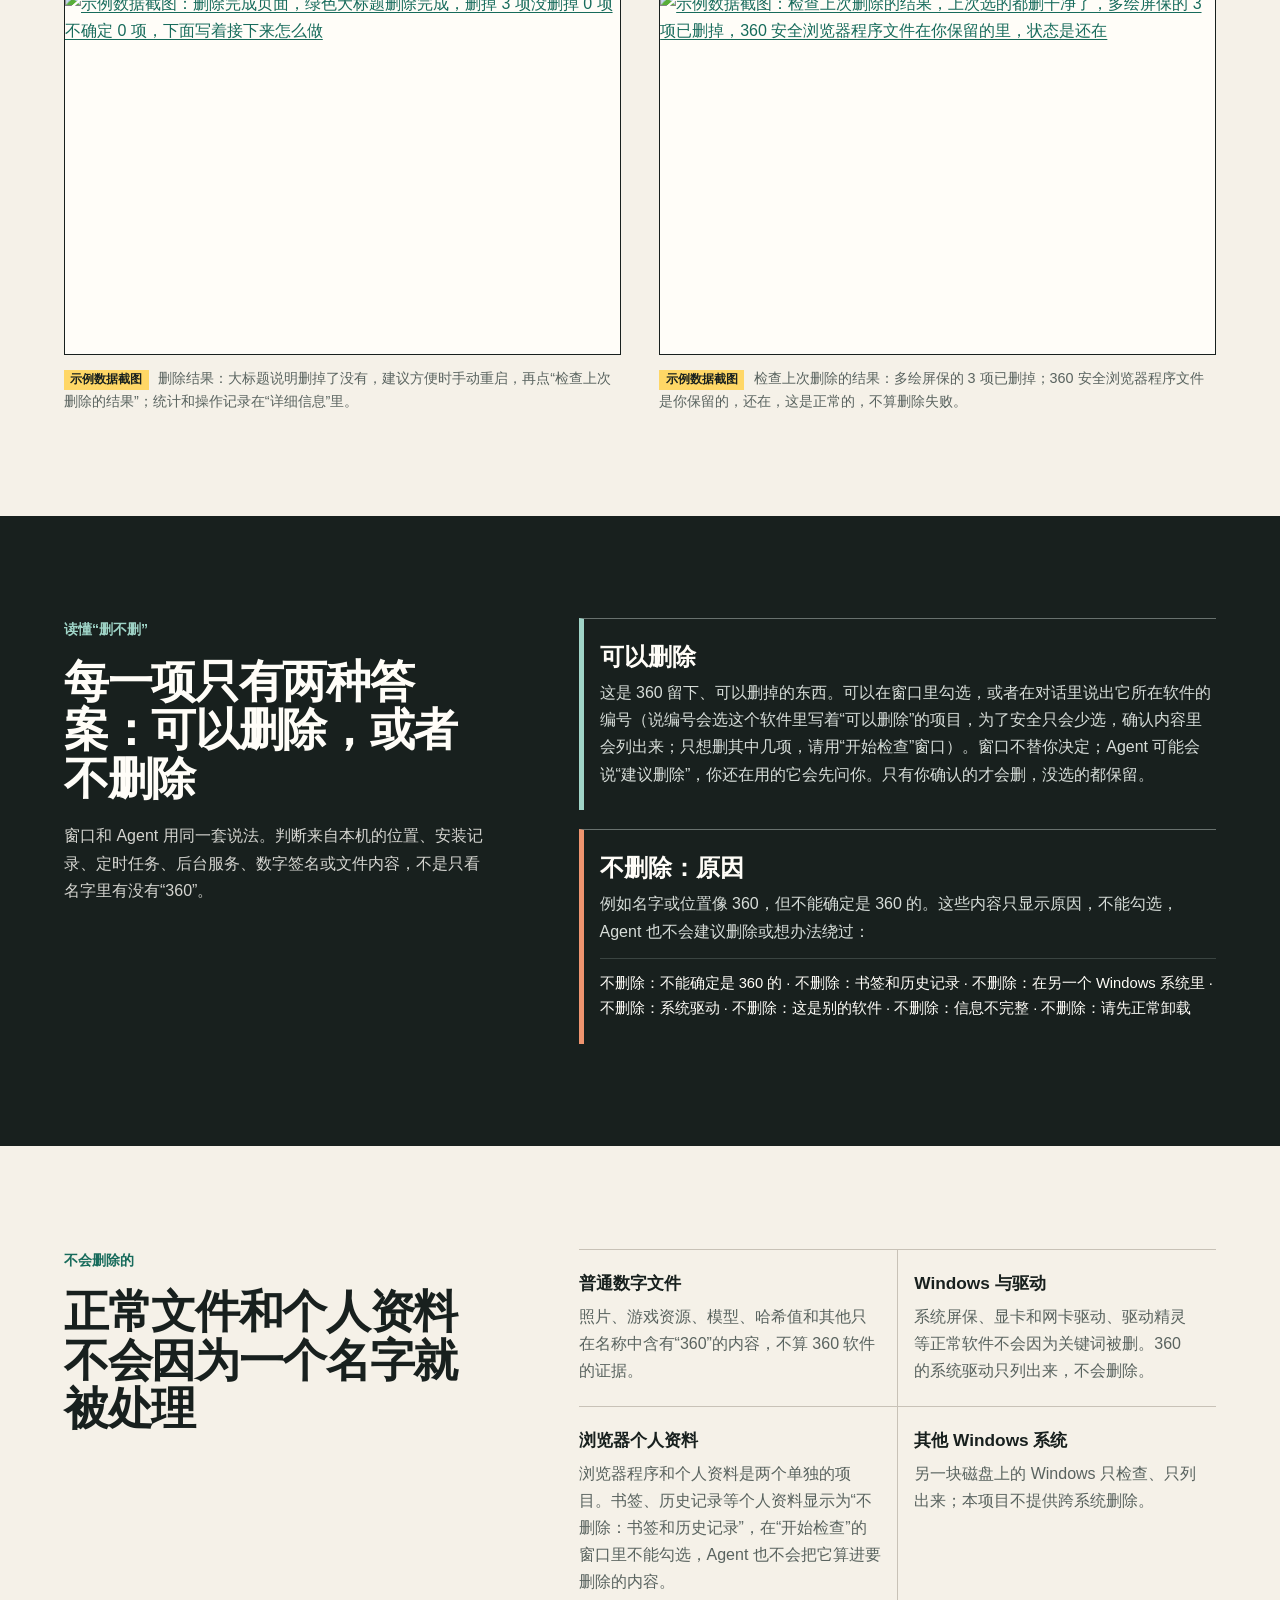
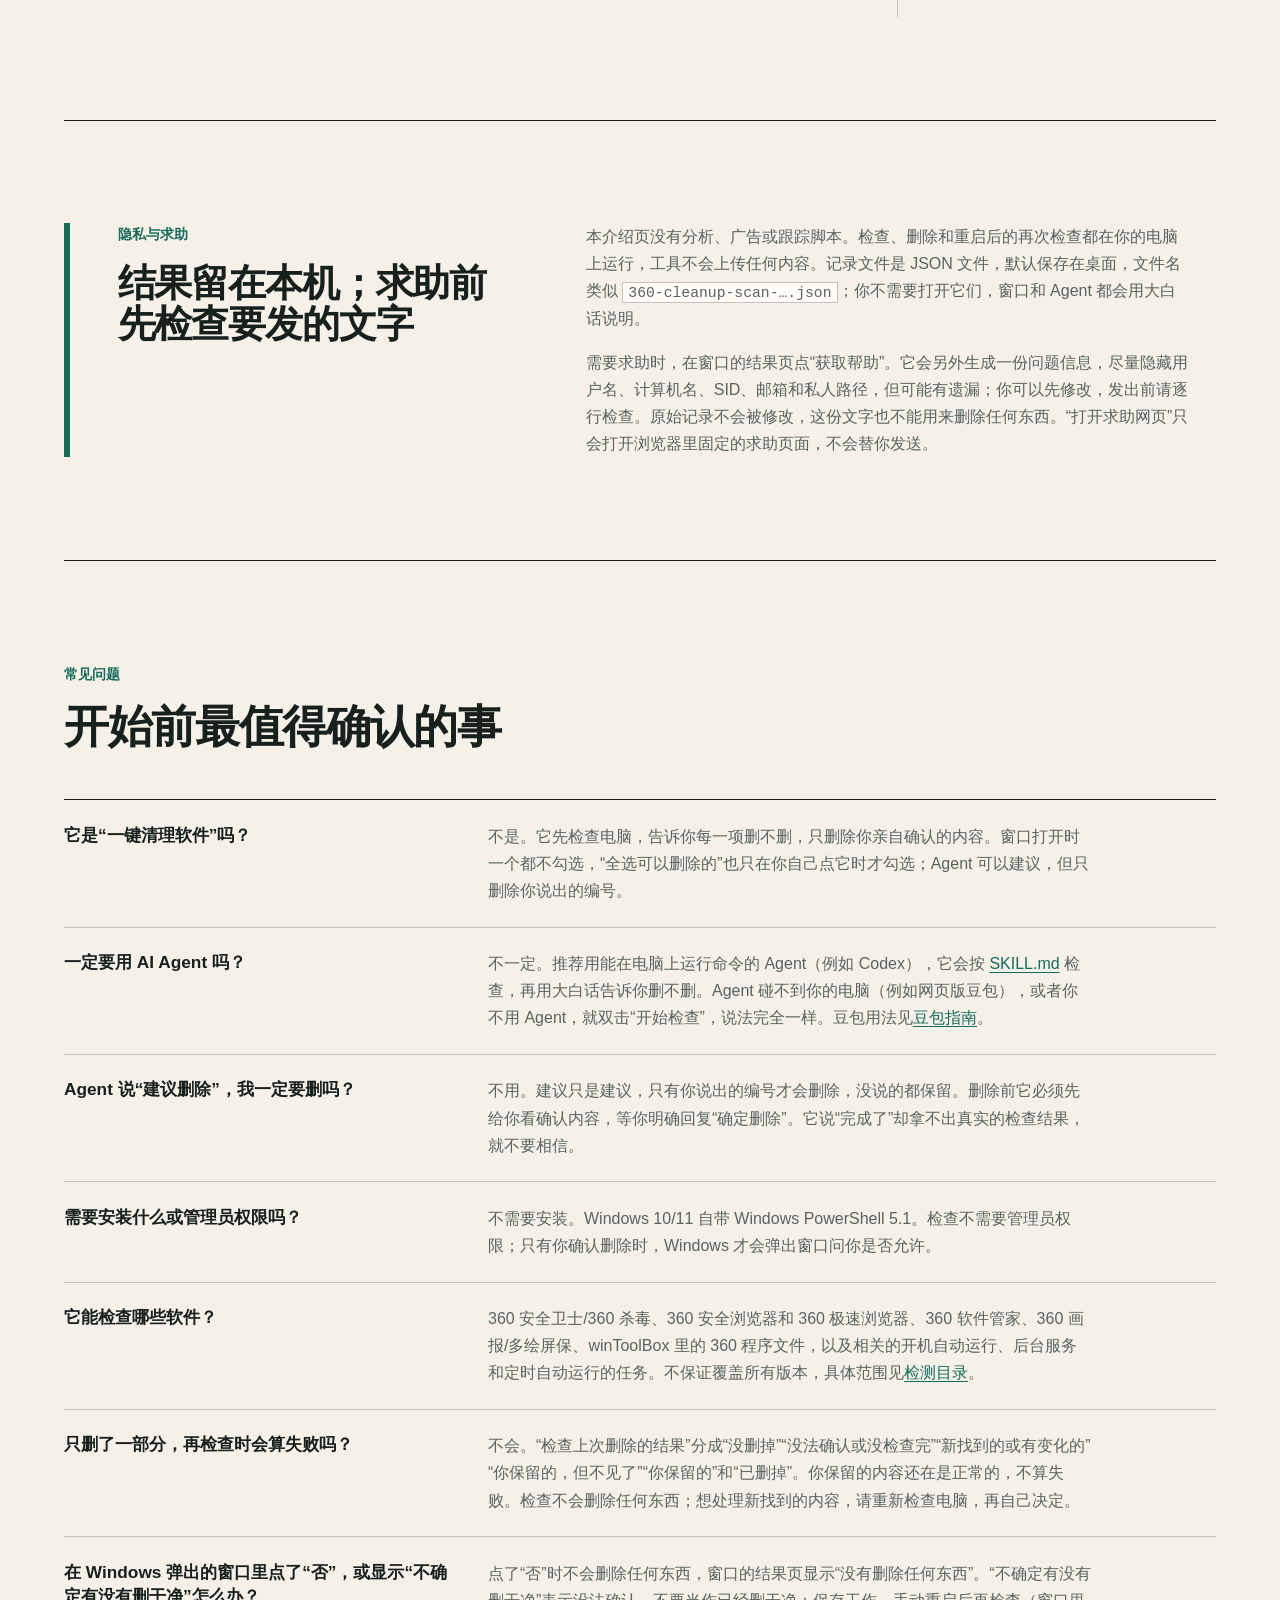
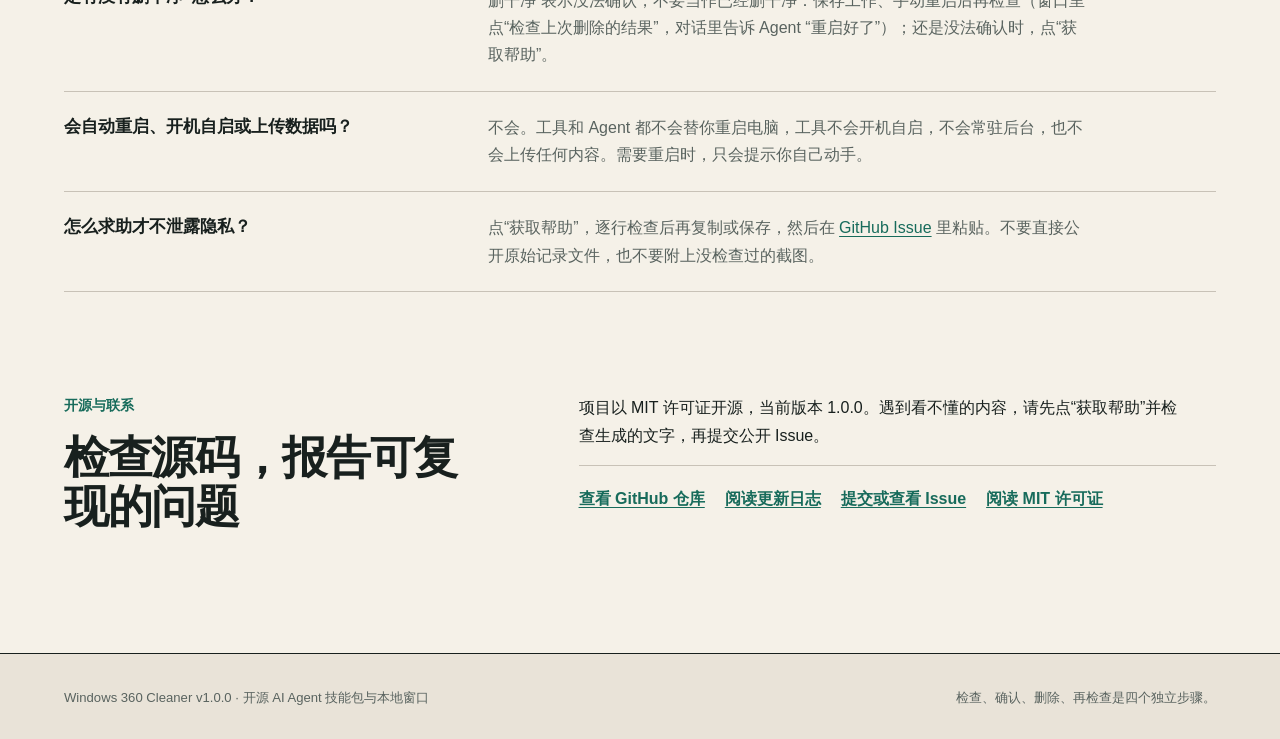
==== commit 75f8a44b: "Add plain-language agent route and beginner guided window Make the skill tell users in plain words, " ====
--- a/docs/index.html
+++ b/docs/index.html
@@ -5,8 +5,8 @@
   <meta name="viewport" content="width=device-width, initial-scale=1">
   <meta name="google-site-verification" content="o7w4aHmEi8FS9NcWc96hhytOdJcixBQzVgvijDYrq10">
   <meta name="color-scheme" content="light">
-  <title>Windows 360 Cleaner：先扫描、再确认的清理技能</title>
-  <meta name="description" content="面向 Windows 10/11 的开源 AI Agent 技能包：只读扫描 360/Qihoo 组件，区分 Confirmed 与 ReviewOnly，经人工确认后精确删除，并用 JSON 报告和 Verify 复核。">
+  <title>Windows 360 Cleaner：先检查、再由你确认的 360 软件清理工具</title>
+  <meta name="description" content="面向 Windows 10/11 的开源 AI Agent 技能包：对 Agent 说“帮我检查这台电脑上的 360 软件”，它会先检查，再用大白话告诉你哪些建议删除、哪些不删除，只删除你确认的内容；Agent 不能运行本机命令时，解压后双击“开始检查”，窗口里每一行只回答删不删。">
 
   <link rel="canonical" href="https://longxl6.github.io/windows-360-cleaner/">
   <link rel="alternate" hreflang="zh-Hans" href="https://longxl6.github.io/windows-360-cleaner/">
@@ -17,19 +17,19 @@
   <meta property="og:type" content="website">
   <meta property="og:site_name" content="Windows 360 Cleaner">
   <meta property="og:locale" content="zh_CN">
-  <meta property="og:title" content="Windows 360 Cleaner：先扫描、再确认的清理技能">
-  <meta property="og:description" content="先只读扫描，再由你确认精确目标；保留证据不足的项目，并用 JSON 报告和 Verify 复核结果。">
+  <meta property="og:title" content="Windows 360 Cleaner：先检查、再由你确认的 360 软件清理工具">
+  <meta property="og:description" content="对 AI Agent 说一句话，它用大白话告诉你每个 360 软件删不删，只删除你确认的；没有能运行命令的 Agent，就双击“开始检查”。重启后再检查一遍。">
   <meta property="og:url" content="https://longxl6.github.io/windows-360-cleaner/">
   <meta property="og:image" content="https://raw.githubusercontent.com/LongXL6/windows-360-cleaner/main/assets/readme/windows-360-cleaner-hero.jpg">
   <meta property="og:image:width" content="1600">
   <meta property="og:image:height" content="640">
-  <meta property="og:image:alt" content="Windows 360 Cleaner 从扫描、人工确认到验证的安全流程">
+  <meta property="og:image:alt" content="Windows 360 Cleaner 从检查、逐项确认到重启后再检查的流程示意图">
 
   <meta name="twitter:card" content="summary_large_image">
-  <meta name="twitter:title" content="Windows 360 Cleaner：先扫描、再确认的清理技能">
-  <meta name="twitter:description" content="开源的 Windows 360/Qihoo 清理技能包：只读扫描、人工确认、精确处理、报告复核。">
+  <meta name="twitter:title" content="Windows 360 Cleaner：先检查、再由你确认的 360 软件清理工具">
+  <meta name="twitter:description" content="开源的 360 软件清理 AI Agent 技能包：先检查、用大白话告诉你删不删、你确认后才删除、重启后再检查。">
   <meta name="twitter:image" content="https://raw.githubusercontent.com/LongXL6/windows-360-cleaner/main/assets/readme/windows-360-cleaner-hero.jpg">
-  <meta name="twitter:image:alt" content="Windows 360 Cleaner 从扫描、人工确认到验证的安全流程">
+  <meta name="twitter:image:alt" content="Windows 360 Cleaner 从检查、逐项确认到重启后再检查的流程示意图">
 
   <script type="application/ld+json">
   {
@@ -37,11 +37,13 @@
     "@type": "SoftwareSourceCode",
     "@id": "https://longxl6.github.io/windows-360-cleaner/#software",
     "name": "Windows 360 Cleaner Skill",
-    "description": "面向 AI Agent 的开源 Windows 360/Qihoo 软件审计与精确清理技能包。",
+    "description": "面向 Windows 10/11 的开源 AI Agent 技能包：检查 360/Qihoo 软件，用大白话说明删不删，只精确删除用户确认的内容；附带本地图形窗口。",
     "url": "https://longxl6.github.io/windows-360-cleaner/",
     "image": "https://raw.githubusercontent.com/LongXL6/windows-360-cleaner/main/assets/readme/windows-360-cleaner-hero.jpg",
     "codeRepository": "https://github.com/LongXL6/windows-360-cleaner",
     "programmingLanguage": "PowerShell",
+    "runtimePlatform": "Windows PowerShell 5.1",
+    "version": "1.0.0",
     "license": "https://github.com/LongXL6/windows-360-cleaner/blob/main/LICENSE",
     "inLanguage": "zh-Hans",
     "isAccessibleForFree": true
@@ -58,8 +60,10 @@
         <span>Windows 360 Cleaner</span>
       </a>
       <nav class="site-nav" aria-label="主要导航">
-        <a href="#first-run">新手流程</a>
-        <a href="#safety">安全边界</a>
+        <a href="#agent">用 AI Agent</a>
+        <a href="#first-run">双击“开始检查”</a>
+        <a href="#screenshots">界面截图</a>
+        <a href="#safety">删不删</a>
         <a href="#faq">常见问题</a>
         <a class="language-link" href="./en/" lang="en" hreflang="en">English</a>
       </nav>
@@ -69,17 +73,15 @@
   <main id="main-content">
     <section class="hero shell" aria-labelledby="page-title">
       <div class="hero-copy">
-        <p class="context-line">可让 AI Agent 协助，也可按指南直接双击脚本</p>
-        <h1 id="page-title">清理 360 软件，从一次扫描开始</h1>
-        <p class="hero-lede">
-          Windows 360 Cleaner 既支持 Agent 按规则协助，也提供无需 Agent 的双击流程。
-          它先在本机扫描，把证据充分的目标与待人工判断的项目分开；只有你审阅报告并明确批准后，才会处理仍然匹配的精确目标。
-        </p>
+        <p class="context-line">不用懂命令：对 AI Agent 说一句话，或者下载后双击</p>
+        <h1 id="page-title">删除 360 软件，先从检查电脑开始</h1>
+        <p class="hero-lede">这是一个开源的 AI Agent 技能包。对能在电脑上运行命令的 Agent 说“帮我检查这台电脑上的 360 软件”，它会先检查，再用大白话告诉你 360 安全卫士、360 浏览器、软件管家、多绘屏保等每个软件“可以删除”还是“不删除”；你说出编号并确认后，它才会删除。Agent 不能运行本机命令时，下载并全部解压后双击“开始检查”，窗口里说的是同样的话，打开时一个都不勾选。</p>
         <div class="hero-actions" aria-label="开始使用">
-          <a class="button button-primary" href="https://github.com/LongXL6/windows-360-cleaner/archive/refs/heads/main.zip">下载仓库 ZIP</a>
+          <a class="button button-primary" href="https://github.com/LongXL6/windows-360-cleaner/archive/refs/heads/main.zip">下载 ZIP</a>
+          <a class="button button-secondary" href="#agent">看看怎么对 Agent 说</a>
           <a class="button button-secondary" href="https://github.com/LongXL6/windows-360-cleaner/blob/main/references/getting-started.md">阅读中文新手指南</a>
         </div>
-        <p class="local-note">这是项目介绍页。扫描和报告都在你的 Windows 电脑上本地完成。</p>
+        <p class="local-note">带版本号的 ZIP 发布后，可以在 <a href="https://github.com/LongXL6/windows-360-cleaner/releases">GitHub Releases 页面</a>下载。本页只是介绍，检查和删除都在你自己的电脑上进行。</p>
       </div>
 
       <figure class="hero-figure">
@@ -87,93 +89,231 @@
           src="https://raw.githubusercontent.com/LongXL6/windows-360-cleaner/main/assets/readme/windows-360-cleaner-hero.jpg"
           width="1600"
           height="640"
-          alt="AI Agent 按扫描、人工确认、精确清理和验证四步处理 Windows 360 软件"
+          alt="示意图：在本机检查、逐项确认、只删除你选的内容、保留个人文件，最后再检查一遍"
         >
         <figcaption>
-          <span>扫描不是批准</span>
-          <span>删除不是验证</span>
+          <span>检查只读取，不删除</span>
+          <span>删除后重启，再检查</span>
         </figcaption>
       </figure>
     </section>
 
     <dl class="fact-strip shell" aria-label="项目基本信息">
       <div>
+        <dt>版本</dt>
+        <dd>1.0.0</dd>
+      </div>
+      <div>
         <dt>系统</dt>
         <dd>Windows 10 / 11</dd>
       </div>
       <div>
+        <dt>用法</dt>
+        <dd>AI Agent 技能包，附本地窗口</dd>
+      </div>
+      <div>
         <dt>运行环境</dt>
-        <dd>PowerShell 5.1+</dd>
-      </div>
-      <div>
-        <dt>许可证</dt>
-        <dd>MIT</dd>
-      </div>
-      <div>
-        <dt>默认原则</dt>
-        <dd>先扫描，不直接删除</dd>
+        <dd>系统自带 PowerShell 5.1，无需安装</dd>
+      </div>
+      <div>
+        <dt>删除前</dt>
+        <dd>必须你亲自确认</dd>
       </div>
     </dl>
+
+    <section class="section shell" id="agent" aria-labelledby="agent-title">
+      <div class="section-heading">
+        <p>用 AI Agent（推荐）</p>
+        <h2 id="agent-title">说一句话，Agent 告诉你删不删</h2>
+        <p class="section-intro">Agent 按技能里的 SKILL.md 运行检查，再用项目自带的 Show-360Summary.ps1 把结果变成大白话。它可以给建议，但删不删、删哪几个，只能由你来说。</p>
+      </div>
+
+      <ol class="step-list">
+        <li>
+          <span class="step-number" aria-hidden="true">1</span>
+          <div>
+            <h3>让 Agent 用上这个技能</h3>
+            <p>Codex 用户把整个仓库复制到 %USERPROFILE%\.codex\skills\windows-360-cleaner。其他能运行本机命令的 Agent，把仓库地址发给它，让它先完整读取 SKILL.md。不确定的话，先问它：“你能在这台 Windows 电脑上运行 PowerShell 吗？”</p>
+          </div>
+        </li>
+        <li>
+          <span class="step-number" aria-hidden="true">2</span>
+          <div>
+            <h3>对它说一句话</h3>
+            <p>“帮我检查这台电脑上的 360 软件，用大白话告诉我哪些建议删除、哪些不删除，只删除我确认的。”检查不会删除任何东西。</p>
+          </div>
+        </li>
+        <li>
+          <span class="step-number" aria-hidden="true">3</span>
+          <div>
+            <h3>它按编号告诉你删不删</h3>
+            <p>例如：“1. 360 安全浏览器 —— 可以删除（1 项），1 项不删除。你还在用 360 安全浏览器吗？不用的话建议删除。2. 360 画报 / 多绘屏保 —— 可以删除（3 项），建议删除。3. 360 临时文件 —— 不删除：不能确定是 360 的。要删除哪几个？回复编号就行。”写着“不删除”的，它不会建议删，也不会想办法绕过。</p>
+          </div>
+        </li>
+        <li>
+          <span class="step-number" aria-hidden="true">4</span>
+          <div>
+            <h3>你确认后才删除</h3>
+            <p>回复编号，例如“删除 2”。它先给你看确认内容：要删除的、删除后会怎样、你没选的哪些本工具不会删、删除后不能恢复也不会放进回收站；选了 360 自带的卸载程序时，还会提醒它可能把同一个软件里你没选的部分也删掉。你明确回复“确定删除”，它才开始；Windows 弹出窗口问你是否允许时点“是”。没说的编号都保留，“都删了吧”也只包括“可以删除”的。</p>
+          </div>
+        </li>
+        <li>
+          <span class="step-number" aria-hidden="true">5</span>
+          <div>
+            <h3>自己重启，再让它检查</h3>
+            <p>它会照实告诉你删掉了什么、还剩什么、要不要重启，不会把“没删掉”“不确定”说成完成。它不会替你重启电脑：保存工作后自己重启，再告诉它“重启好了”；换了新的对话，就说“帮我检查上次删除的结果”。</p>
+          </div>
+        </li>
+      </ol>
+
+      <p class="guide-callout">
+        网页版豆包等不能运行本机命令的 Agent，碰不到你的电脑：请让它引导你用下面的“开始检查”窗口，它可以帮你看懂窗口里的文字。见
+        <a href="https://github.com/LongXL6/windows-360-cleaner/blob/main/references/doubao.md">豆包指南</a>；完整的示例对话和提示词见
+        <a href="https://github.com/LongXL6/windows-360-cleaner/blob/main/README.md#用-ai-agent-使用推荐">README</a>。
+      </p>
+    </section>
 
     <section class="section shell" id="first-run" aria-labelledby="first-run-title">
       <div class="section-heading">
-        <p>第一次使用</p>
-        <h2 id="first-run-title">按顺序完成四步，不要跳过报告审阅</h2>
+        <p>Agent 不能运行本机命令时</p>
+        <h2 id="first-run-title">双击“开始检查”，六步走完，每一步都由你决定</h2>
       </div>
 
       <ol class="step-list">
         <li>
           <span class="step-number" aria-hidden="true">1</span>
           <div>
-            <h3>下载并解压</h3>
-            <p>从官方 GitHub 仓库下载 ZIP，完整解压后再运行脚本。不要使用不明转载或修改版。</p>
+            <h3>下载并全部解压</h3>
+            <p>点上面的“下载 ZIP”。在下载好的 ZIP 上点右键，选“全部解压缩”（有的电脑显示为“全部解压”），再打开解压出来的文件夹。不要直接在压缩包里运行，也不要用来路不明的修改版。</p>
           </div>
         </li>
         <li>
           <span class="step-number" aria-hidden="true">2</span>
           <div>
-            <h3>先运行 Scan</h3>
-            <p>双击 <code>scripts\Scan-360.cmd</code>。只读扫描后会弹出选择窗口，默认一个都不选。</p>
+            <h3>双击“开始检查”</h3>
+            <p>双击 <code>开始检查</code>（文件名 <code>开始检查.cmd</code>，内容相同的英文名是 <code>Start-Check.cmd</code>）。打开后先检查电脑，不删除任何东西，窗口只显示当前这一步和已用时间，通常一两分钟。点“停止检查”会停下来，这次结果不会使用。</p>
           </div>
         </li>
         <li>
           <span class="step-number" aria-hidden="true">3</span>
           <div>
-            <h3>逐项审阅并勾选</h3>
-            <p>只有绿色 Confirmed 可选，黄色 ReviewOnly 只能查看；未勾选目标会保留。</p>
+            <h3>看懂结果，自己勾选</h3>
+            <p>结果按软件分组，打开时一个都不勾选。“删不删”这一列只有两种答案：“可以删除”由你决定删不删；“不删除：原因”的不能勾选。点任意一行，下方会说明它是什么、删除后会怎样。“全选可以删除的”只会勾选可以删除的，为了安全只会少选、不会多选。不想删，直接点“关闭”。</p>
           </div>
         </li>
         <li>
           <span class="step-number" aria-hidden="true">4</span>
           <div>
-            <h3>再次确认后删除，重启后 Verify</h3>
-            <p>点击“删除所选项目”后还会再次确认和请求 UAC。删除是永久操作；完成后重启 Windows，再运行 Verify。</p>
+            <h3>确认要删除的内容</h3>
+            <p>点“删除选中的内容…”。如果勾选需要调整（例如超过 64 项），工具会先说明怎么改，这时还没有删除任何东西。“确定要删除吗？”窗口会写明：删除后不能恢复，也不会放进回收站；你没选的会保留（勾选了 360 自带的卸载程序时，会单独提醒它可能删掉同一个软件里没选的部分）。先关闭 360 的软件、备份需要的书签，再点红色的“删除”，并在 Windows 弹出的窗口里点“是”。拿不准就点默认的“取消”。</p>
+          </div>
+        </li>
+        <li>
+          <span class="step-number" aria-hidden="true">5</span>
+          <div>
+            <h3>看结果，手动重启电脑</h3>
+            <p>开始删除后不能中途停止，请等它结束。结果页用一个大标题告诉你删掉了没有，例如“删除完成”“还差一步：请重启电脑”“有些没删掉”“不确定有没有删干净”，并写明接下来怎么做；没删掉、不确定、要重启的结果不会显示成成功。工具不会自动重启电脑，请保存工作后自己重启。</p>
+          </div>
+        </li>
+        <li>
+          <span class="step-number" aria-hidden="true">6</span>
+          <div>
+            <h3>重启后检查上次删除的结果</h3>
+            <p>再次双击“开始检查”，在“上次删除的记录”里点“检查上次删除的结果”。检查只读取信息，不会删除任何东西；你保留的内容会放在“你保留的”里，不算删除失败。</p>
           </div>
         </li>
       </ol>
 
       <p class="guide-callout">
-        需要逐步说明、Agent 提示词和故障处理？
+        需要更详细的图文步骤和问题排查？
         <a href="https://github.com/LongXL6/windows-360-cleaner/blob/main/references/getting-started.md">打开完整中文新手指南</a>。
       </p>
+    </section>
+
+    <section class="section shell shots-section" id="screenshots" aria-labelledby="screenshots-title">
+      <div class="section-heading">
+        <p>界面截图</p>
+        <h2 id="screenshots-title">“开始检查”窗口大概是这个样子</h2>
+        <p class="section-intro">下面都是示例数据截图：生成时没有检查或删除任何真实电脑上的内容。你电脑上看到的项目会不一样。点图片可以看大图。</p>
+      </div>
+
+      <div class="shot-grid">
+        <figure class="shot">
+          <a class="shot-link" href="https://raw.githubusercontent.com/LongXL6/windows-360-cleaner/main/assets/screenshots/03-scan-results.png">
+            <img
+              src="https://raw.githubusercontent.com/LongXL6/windows-360-cleaner/main/assets/screenshots/03-scan-results.png"
+              width="1086"
+              height="713"
+              loading="lazy"
+              decoding="async"
+              alt="示例数据截图：找到 2 个可以删除的 360 软件，检查结果按软件分组，只有勾选、内容、删不删三列，这里勾选了多绘屏保的 3 项，显示为红色的要删除"
+            >
+          </a>
+          <figcaption><strong class="shot-tag">示例数据截图</strong> 检查结果：按软件分组，每一行只回答删不删；这里勾选了多绘屏保的 3 项，下方说明区解释选中的一行，底部显示已选几项要删除，旁边是“全选可以删除的”。</figcaption>
+        </figure>
+
+        <figure class="shot">
+          <a class="shot-link" href="https://raw.githubusercontent.com/LongXL6/windows-360-cleaner/main/assets/screenshots/04-confirm-delete.png">
+            <img
+              src="https://raw.githubusercontent.com/LongXL6/windows-360-cleaner/main/assets/screenshots/04-confirm-delete.png"
+              width="886"
+              height="633"
+              loading="lazy"
+              decoding="async"
+              alt="示例数据截图：确定要删除吗窗口列出要删除的 3 项、删除后会怎样和会保留的内容，红字写着删除后不能恢复，按钮是取消和红色的删除"
+            >
+          </a>
+          <figcaption><strong class="shot-tag">示例数据截图</strong> 删除前确认：列出要删除的内容和删除后会怎样，写明删除后不能恢复、也不会放进回收站，以及会保留的内容；默认按钮是“取消”。Agent 在对话里给你看的也是这份内容。</figcaption>
+        </figure>
+
+        <figure class="shot">
+          <a class="shot-link" href="https://raw.githubusercontent.com/LongXL6/windows-360-cleaner/main/assets/screenshots/05-cleanup-result.png">
+            <img
+              src="https://raw.githubusercontent.com/LongXL6/windows-360-cleaner/main/assets/screenshots/05-cleanup-result.png"
+              width="1086"
+              height="713"
+              loading="lazy"
+              decoding="async"
+              alt="示例数据截图：删除完成页面，绿色大标题删除完成，删掉 3 项没删掉 0 项不确定 0 项，下面写着接下来怎么做"
+            >
+          </a>
+          <figcaption><strong class="shot-tag">示例数据截图</strong> 删除结果：大标题说明删掉了没有，建议方便时手动重启，再点“检查上次删除的结果”；统计和操作记录在“详细信息”里。</figcaption>
+        </figure>
+
+        <figure class="shot">
+          <a class="shot-link" href="https://raw.githubusercontent.com/LongXL6/windows-360-cleaner/main/assets/screenshots/07-verify-result.png">
+            <img
+              src="https://raw.githubusercontent.com/LongXL6/windows-360-cleaner/main/assets/screenshots/07-verify-result.png"
+              width="1086"
+              height="713"
+              loading="lazy"
+              decoding="async"
+              alt="示例数据截图：检查上次删除的结果，上次选的都删干净了，多绘屏保的 3 项已删掉，360 安全浏览器程序文件在你保留的里，状态是还在"
+            >
+          </a>
+          <figcaption><strong class="shot-tag">示例数据截图</strong> 检查上次删除的结果：多绘屏保的 3 项已删掉；360 安全浏览器程序文件是你保留的，还在，这是正常的，不算删除失败。</figcaption>
+        </figure>
+      </div>
     </section>
 
     <section class="section section-ink" id="safety" aria-labelledby="safety-title">
       <div class="shell ink-grid">
         <div class="section-heading section-heading-light">
-          <p>读懂扫描结果</p>
-          <h2 id="safety-title">两个标签，代表两条完全不同的处理边界</h2>
-          <p class="section-intro">分类来自本机路径、产品记录、任务、服务、签名或文件证据。它不是只看名字的模糊匹配。</p>
+          <p>读懂“删不删”</p>
+          <h2 id="safety-title">每一项只有两种答案：可以删除，或者不删除</h2>
+          <p class="section-intro">窗口和 Agent 用同一套说法。判断来自本机的位置、安装记录、定时任务、后台服务、数字签名或文件内容，不是只看名字里有没有“360”。</p>
         </div>
 
         <dl class="signal-list">
           <div class="signal signal-confirmed">
-            <dt>Confirmed</dt>
-            <dd>检测证据满足项目规则。它仍然不会自动删除；你必须先看清精确目标并明确批准。</dd>
+            <dt>可以删除</dt>
+            <dd>这是 360 留下、可以删掉的东西。可以在窗口里勾选，或者在对话里说出它所在软件的编号（说编号会选这个软件里写着“可以删除”的项目，为了安全只会少选，确认内容里会列出来；只想删其中几项，请用“开始检查”窗口）。窗口不替你决定；Agent 可能会说“建议删除”，你还在用的它会先问你。只有你确认的才会删，没选的都保留。</dd>
           </div>
           <div class="signal signal-review">
-            <dt>ReviewOnly</dt>
-            <dd>证据不足、目标含糊、属于驱动或来自离线 Windows。项目只报告，不会自动删除。</dd>
+            <dt>不删除：原因</dt>
+            <dd>
+              例如名字或位置像 360，但不能确定是 360 的。这些内容只显示原因，不能勾选，Agent 也不会建议删除或想办法绕过：<span class="signal-states">不删除：不能确定是 360 的 · 不删除：书签和历史记录 · 不删除：在另一个 Windows 系统里 · 不删除：系统驱动 · 不删除：这是别的软件 · 不删除：信息不完整 · 不删除：请先正常卸载</span>
+            </dd>
           </div>
         </dl>
       </div>
@@ -181,25 +321,25 @@
 
     <section class="section shell preserve-section" aria-labelledby="preserve-title">
       <div class="section-heading">
-        <p>默认保留</p>
+        <p>不会删除的</p>
         <h2 id="preserve-title">正常文件和个人资料不会因为一个名字就被处理</h2>
       </div>
       <div class="preserve-grid">
         <div>
           <h3>普通数字文件</h3>
-          <p>照片、游戏资源、模型、哈希值和其他只在名称中含有“360”的内容不构成产品证据。</p>
+          <p>照片、游戏资源、模型、哈希值和其他只在名称中含有“360”的内容，不算 360 软件的证据。</p>
         </div>
         <div>
           <h3>Windows 与驱动</h3>
-          <p>系统屏保、显卡和网卡驱动、驱动精灵及其他正常软件不会因为关键词被强删。</p>
+          <p>系统屏保、显卡和网卡驱动、驱动精灵等正常软件不会因为关键词被删。360 的系统驱动只列出来，不会删除。</p>
         </div>
         <div>
           <h3>浏览器个人资料</h3>
-          <p>书签、历史记录和会话默认保留。删除浏览器资料需要单独备份、扫描选项和明确批准。</p>
+          <p>浏览器程序和个人资料是两个单独的项目。书签、历史记录等个人资料显示为“不删除：书签和历史记录”，在“开始检查”的窗口里不能勾选，Agent 也不会把它算进要删除的内容。</p>
         </div>
         <div>
-          <h3>其他 Windows 安装</h3>
-          <p>另一块磁盘上的 Windows 只允许扫描和报告；本项目不提供跨系统删除模式。</p>
+          <h3>其他 Windows 系统</h3>
+          <p>另一块磁盘上的 Windows 只检查、只列出来；本项目不提供跨系统删除。</p>
         </div>
       </div>
     </section>
@@ -207,15 +347,12 @@
     <section class="section shell privacy-section" aria-labelledby="privacy-title">
       <div class="privacy-rule" aria-hidden="true"></div>
       <div>
-        <p class="section-label">隐私与报告</p>
-        <h2 id="privacy-title">结果留在本机；公开求助前先检查报告</h2>
+        <p class="section-label">隐私与求助</p>
+        <h2 id="privacy-title">结果留在本机；求助前先检查要发的文字</h2>
       </div>
       <div class="privacy-copy">
-        <p>本介绍页没有分析、广告或跟踪脚本。项目的 Scan、Remove 和 Verify 在本机 PowerShell 中运行，并把结果写入本地 JSON 报告。</p>
-        <p>
-          报告中的电脑名和用户字段默认留空，但批准上下文、用户 SID 和发现路径仍可能暴露身份。
-          保留未经修改的本机 Scan 原件供 Remove 使用；公开求助时另做脱敏副本，不能用修改过的副本继续 Remove。
-        </p>
+        <p>本介绍页没有分析、广告或跟踪脚本。检查、删除和重启后的再次检查都在你的电脑上运行，工具不会上传任何内容。记录文件是 JSON 文件，默认保存在桌面，文件名类似 <code>360-cleanup-scan-….json</code>；你不需要打开它们，窗口和 Agent 都会用大白话说明。</p>
+        <p>需要求助时，在窗口的结果页点“获取帮助”。它会另外生成一份问题信息，尽量隐藏用户名、计算机名、SID、邮箱和私人路径，但可能有遗漏；你可以先修改，发出前请逐行检查。原始记录不会被修改，这份文字也不能用来删除任何东西。“打开求助网页”只会打开浏览器里固定的求助页面，不会替你发送。</p>
       </div>
     </section>
 
@@ -227,30 +364,39 @@
       <div class="faq-list">
         <article>
           <h3>它是“一键清理软件”吗？</h3>
-          <p>不是。它是给 AI Agent 使用的技能包，也提供可双击的备用脚本。核心流程始终是先扫描、人工审阅，再决定是否删除。</p>
-        </article>
-        <article>
-          <h3>它能检查哪些软件或问题？</h3>
-          <p>
-            当前规则覆盖有证据支持的 360 安全卫士、360 浏览器卸载残留、360 画报/多绘屏保（Huabao/Duohui）和相关更新任务，
-            但不保证覆盖所有版本或变体。具体范围见 <a href="https://github.com/LongXL6/windows-360-cleaner/blob/main/references/detection-catalog.md">检测目录</a>。
-          </p>
-        </article>
-        <article>
-          <h3>Scan 会删除目标软件吗？</h3>
-          <p>不会。Scan 不要求管理员权限，也不会删除目标软件；它会在本机新建一份待审阅的 JSON 报告。</p>
-        </article>
-        <article>
-          <h3>看到 ReviewOnly 应该怎么办？</h3>
-          <p>不要手工强删。先保留目标，核对签名、版本和路径；仍无法判断时，提交带脱敏证据的 GitHub Issue。</p>
-        </article>
-        <article>
-          <h3>Remove 成功就代表彻底清理了吗？</h3>
-          <p>不一定。Remove 的动作报告和重启后的 Verify 是两个证据阶段。最终应查看 Verify 报告里是否仍有 Confirmed 项。</p>
-        </article>
-        <article>
-          <h3>必须使用 AI Agent 吗？</h3>
-          <p>不必须。可以下载 ZIP，按中文新手指南运行 Scan、审阅报告，再决定是否使用 Remove 和 Verify。</p>
+          <p>不是。它先检查电脑，告诉你每一项删不删，只删除你亲自确认的内容。窗口打开时一个都不勾选，“全选可以删除的”也只在你自己点它时才勾选；Agent 可以建议，但只删除你说出的编号。</p>
+        </article>
+        <article>
+          <h3>一定要用 AI Agent 吗？</h3>
+          <p>不一定。推荐用能在电脑上运行命令的 Agent（例如 Codex），它会按 <a href="https://github.com/LongXL6/windows-360-cleaner/blob/main/SKILL.md">SKILL.md</a> 检查，再用大白话告诉你删不删。Agent 碰不到你的电脑（例如网页版豆包），或者你不用 Agent，就双击“开始检查”，说法完全一样。豆包用法见<a href="https://github.com/LongXL6/windows-360-cleaner/blob/main/references/doubao.md">豆包指南</a>。</p>
+        </article>
+        <article>
+          <h3>Agent 说“建议删除”，我一定要删吗？</h3>
+          <p>不用。建议只是建议，只有你说出的编号才会删除，没说的都保留。删除前它必须先给你看确认内容，等你明确回复“确定删除”。它说“完成了”却拿不出真实的检查结果，就不要相信。</p>
+        </article>
+        <article>
+          <h3>需要安装什么或管理员权限吗？</h3>
+          <p>不需要安装。Windows 10/11 自带 Windows PowerShell 5.1。检查不需要管理员权限；只有你确认删除时，Windows 才会弹出窗口问你是否允许。</p>
+        </article>
+        <article>
+          <h3>它能检查哪些软件？</h3>
+          <p>360 安全卫士/360 杀毒、360 安全浏览器和 360 极速浏览器、360 软件管家、360 画报/多绘屏保、winToolBox 里的 360 程序文件，以及相关的开机自动运行、后台服务和定时自动运行的任务。不保证覆盖所有版本，具体范围见<a href="https://github.com/LongXL6/windows-360-cleaner/blob/main/references/detection-catalog.md">检测目录</a>。</p>
+        </article>
+        <article>
+          <h3>只删了一部分，再检查时会算失败吗？</h3>
+          <p>不会。“检查上次删除的结果”分成“没删掉”“没法确认或没检查完”“新找到的或有变化的”“你保留的，但不见了”“你保留的”和“已删掉”。你保留的内容还在是正常的，不算失败。检查不会删除任何东西；想处理新找到的内容，请重新检查电脑，再自己决定。</p>
+        </article>
+        <article>
+          <h3>在 Windows 弹出的窗口里点了“否”，或显示“不确定有没有删干净”怎么办？</h3>
+          <p>点了“否”时不会删除任何东西，窗口的结果页显示“没有删除任何东西”。“不确定有没有删干净”表示没法确认，不要当作已经删干净：保存工作、手动重启后再检查（窗口里点“检查上次删除的结果”，对话里告诉 Agent “重启好了”）；还是没法确认时，点“获取帮助”。</p>
+        </article>
+        <article>
+          <h3>会自动重启、开机自启或上传数据吗？</h3>
+          <p>不会。工具和 Agent 都不会替你重启电脑，工具不会开机自启，不会常驻后台，也不会上传任何内容。需要重启时，只会提示你自己动手。</p>
+        </article>
+        <article>
+          <h3>怎么求助才不泄露隐私？</h3>
+          <p>点“获取帮助”，逐行检查后再复制或保存，然后在 <a href="https://github.com/LongXL6/windows-360-cleaner/issues">GitHub Issue</a> 里粘贴。不要直接公开原始记录文件，也不要附上没检查过的截图。</p>
         </article>
       </div>
     </section>
@@ -261,9 +407,10 @@
         <h2 id="open-source-title">检查源码，报告可复现的问题</h2>
       </div>
       <div class="open-source-copy">
-        <p>项目以 MIT 许可证开源。遇到无法判断的目标，请优先提交公开 Issue，并只附脱敏后的路径、版本和数字签名信息。</p>
+        <p>项目以 MIT 许可证开源，当前版本 1.0.0。遇到看不懂的内容，请先点“获取帮助”并检查生成的文字，再提交公开 Issue。</p>
         <div class="text-links">
           <a href="https://github.com/LongXL6/windows-360-cleaner">查看 GitHub 仓库</a>
+          <a href="https://github.com/LongXL6/windows-360-cleaner/blob/main/CHANGELOG.md">阅读更新日志</a>
           <a href="https://github.com/LongXL6/windows-360-cleaner/issues">提交或查看 Issue</a>
           <a href="https://github.com/LongXL6/windows-360-cleaner/blob/main/LICENSE">阅读 MIT 许可证</a>
         </div>
@@ -273,8 +420,8 @@
 
   <footer class="site-footer">
     <div class="shell footer-inner">
-      <p>Windows 360 Cleaner · 开源 AI Agent 技能包</p>
-      <p>扫描、批准、删除、验证是四个独立步骤。</p>
+      <p>Windows 360 Cleaner v1.0.0 · 开源 AI Agent 技能包与本地窗口</p>
+      <p>检查、确认、删除、再检查是四个独立步骤。</p>
     </div>
   </footer>
 </body>
--- a/docs/styles.css
+++ b/docs/styles.css
@@ -160,12 +160,12 @@
 
 .fact-strip {
   display: grid;
-  grid-template-columns: repeat(4, 1fr);
+  grid-template-columns: repeat(5, minmax(0, 1fr));
   margin-block: 0;
   border-block: 1px solid var(--ink);
 }
 
-.fact-strip > div { padding: 1.15rem; border-right: 1px solid var(--rule); }
+.fact-strip > div { min-width: 0; padding: 1.15rem; border-right: 1px solid var(--rule); }
 .fact-strip > div:first-child { padding-left: 0; }
 .fact-strip > div:last-child { border-right: 0; }
 .fact-strip dt { color: var(--muted); font-size: 0.78rem; }
@@ -215,6 +215,50 @@
 .signal + .signal { margin-top: 1.2rem; border-left-color: #ef946f; }
 .signal dt { margin-bottom: 0.4rem; font: 700 1.5rem/1.3 var(--serif); }
 .signal dd { margin: 0; color: #d7ddd9; }
+.signal-code { color: #9fd4c7; font: 400 0.95rem/1.3 var(--sans); white-space: nowrap; }
+.signal + .signal .signal-code { color: #ef946f; }
+
+.signal-states {
+  display: block;
+  margin-top: 0.8rem;
+  padding-top: 0.8rem;
+  border-top: 1px solid #3a4441;
+  color: var(--white);
+  font-size: 0.92rem;
+}
+
+.step-list code, .privacy-copy code { white-space: nowrap; }
+.shots-section { padding-top: 0; }
+.shots-section .section-intro { color: var(--muted); opacity: 1; }
+
+.shot-grid {
+  display: grid;
+  grid-template-columns: repeat(2, minmax(0, 1fr));
+  gap: clamp(2rem, 4vw, 3rem) clamp(1.5rem, 3vw, 2.5rem);
+  align-items: start;
+}
+
+.shot { margin: 0; }
+.shot-link { display: block; border: 1px solid var(--ink); background: var(--white); }
+.shot-link:hover { border-color: var(--safe); }
+.shot img { width: 100%; }
+
+.shot figcaption {
+  padding-top: 0.75rem;
+  color: var(--muted);
+  font-size: 0.9rem;
+  line-height: 1.6;
+}
+
+.shot-tag {
+  display: inline-block;
+  margin-right: 0.35rem;
+  padding: 0 0.4rem;
+  background: #ffd766;
+  color: var(--ink);
+  font-size: 0.78rem;
+  font-weight: 700;
+}
 
 .preserve-grid { display: grid; grid-template-columns: 1fr 1fr; }
 .preserve-grid > div { padding: 1.35rem 1rem 1.35rem 0; border-top: 1px solid var(--rule); }
@@ -264,9 +308,11 @@
   .hero, .ink-grid, .preserve-section, .open-source { grid-template-columns: 1fr; }
   .hero { gap: 3rem; }
   h1 { max-width: none; }
-  .fact-strip { grid-template-columns: 1fr 1fr; }
-  .fact-strip > div:nth-child(2) { border-right: 0; }
-  .fact-strip > div:nth-child(-n + 2) { border-bottom: 1px solid var(--rule); }
+  .fact-strip { grid-template-columns: repeat(2, minmax(0, 1fr)); }
+  .fact-strip > div { border-bottom: 1px solid var(--rule); }
+  .fact-strip > div:nth-child(odd) { padding-left: 0; }
+  .fact-strip > div:nth-child(even) { border-right: 0; }
+  .fact-strip > div:last-child { grid-column: 1 / -1; border-bottom: 0; }
   .privacy-section { grid-template-columns: 0.35rem 1fr; }
   .privacy-copy { grid-column: 2; }
 }
@@ -276,7 +322,7 @@
   .hero { padding-top: 3rem; }
   .hero-actions, .button { width: 100%; }
   .hero-figure figcaption, .footer-inner { align-items: flex-start; flex-direction: column; }
-  .fact-strip, .preserve-grid, .faq-list article { grid-template-columns: 1fr; }
+  .fact-strip, .preserve-grid, .faq-list article, .shot-grid { grid-template-columns: 1fr; }
   .fact-strip > div { padding-inline: 0; border-right: 0; border-bottom: 1px solid var(--rule); }
   .fact-strip > div:last-child { border-bottom: 0; }
   .preserve-grid > div, .preserve-grid > div:nth-child(even) { padding-inline: 0; border-left: 0; }
